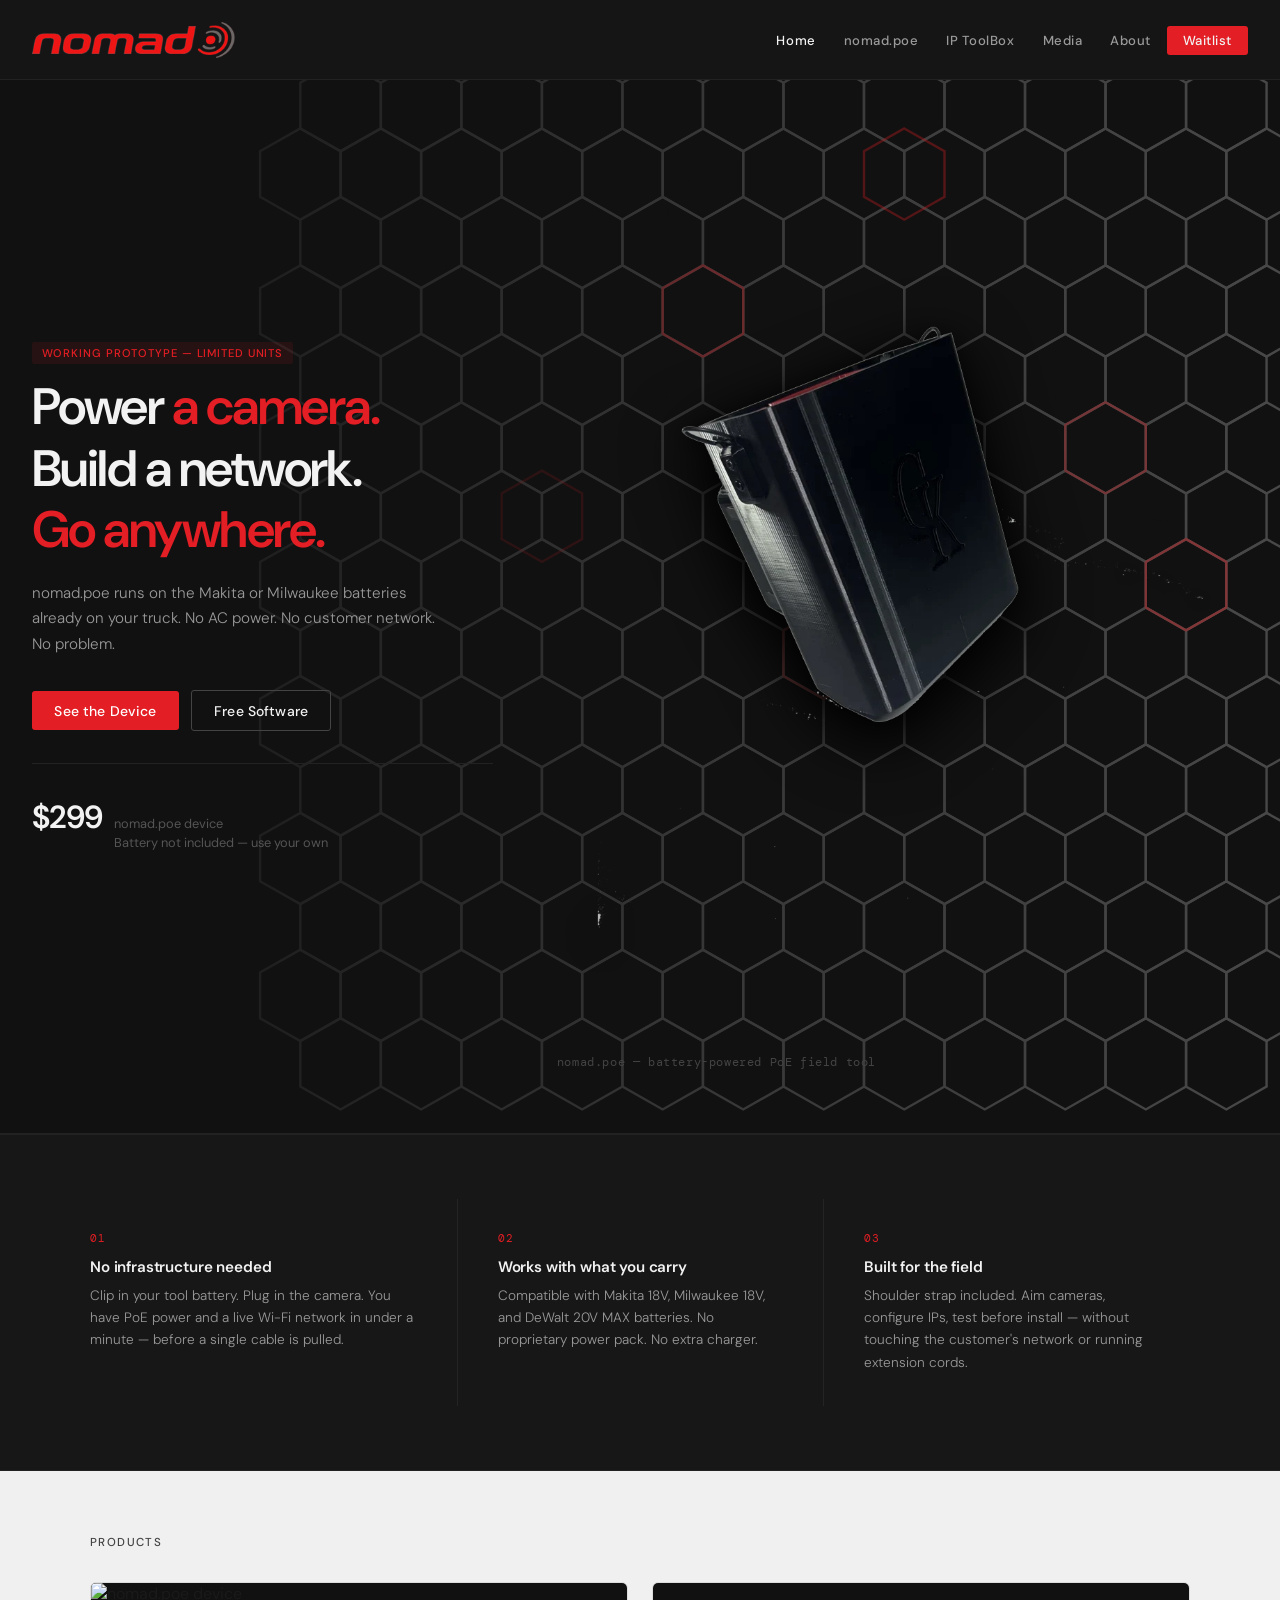
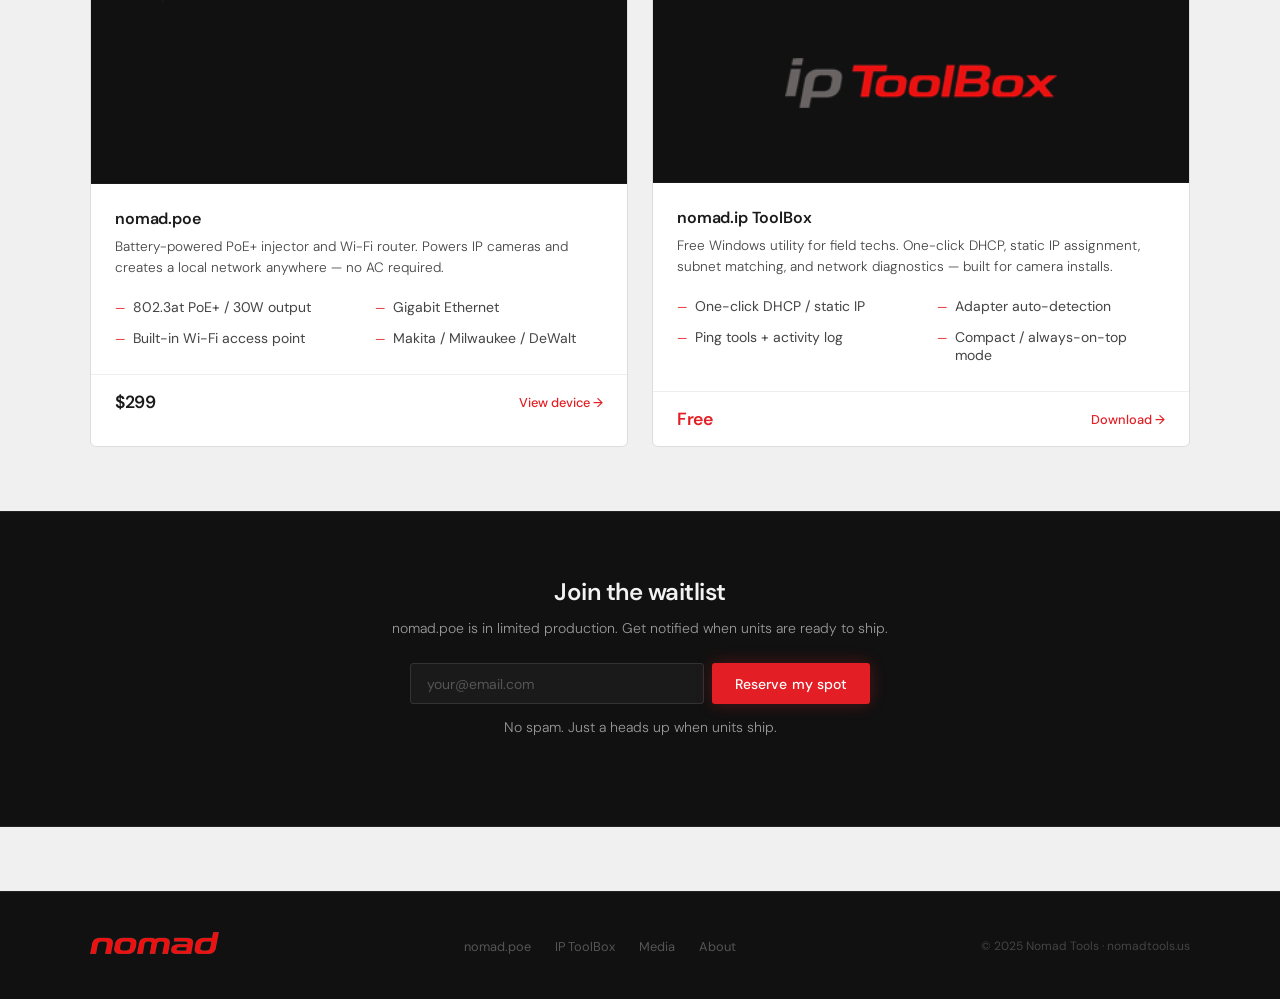
==== index.html @ b65187cc "Initial commit: nomadtools.us static site" ====
<!DOCTYPE html>
<html lang="en">
<head>
<meta charset="UTF-8">
<meta name="viewport" content="width=device-width, initial-scale=1.0">
<title>Nomad Tools — Field Tools for Installers</title>
<link rel="stylesheet" href="style.css">
<style>
  .hero {
    background: var(--black);
    min-height: calc(100vh - 60px);
    display: flex;
    align-items: center;
    padding: 4rem 2rem;
    position: relative;
    overflow: hidden;
  }

  .hero::after {
    content: '';
    position: absolute;
    bottom: 0; left: 0; right: 0;
    height: 1px;
    background: #222;
  }

  /* HONEYCOMB SVG BACKGROUND */
  .hero-honeycomb {
    position: absolute;
    top: 0; left: 0;
    width: 100%; height: 100%;
    pointer-events: none;
  }

  .hero-inner {
    max-width: 1400px;
    margin: 0 auto;
    width: 100%;
    display: grid;
    grid-template-columns: 1.1fr 1.65fr;
    gap: 4rem;
    align-items: center;
    position: relative;
    z-index: 1;
  }

  .hero-text h1 {
    font-size: clamp(2rem, 4vw, 3.4rem);
    font-weight: 600;
    color: var(--white);
    line-height: 1.2;
    letter-spacing: -0.03em;
    margin-bottom: 1.25rem;
  }

  .hero-text h1 span { color: var(--red); }

  .hero-text p {
    font-size: 0.95rem;
    color: var(--silver);
    line-height: 1.7;
    font-weight: 300;
    margin-bottom: 2rem;
    max-width: 420px;
  }

  .hero-actions {
    display: flex;
    gap: 0.75rem;
    flex-wrap: wrap;
    align-items: center;
  }

  .hero-price {
    margin-top: 2rem;
    padding-top: 2rem;
    border-top: 1px solid #222;
    display: flex;
    align-items: baseline;
    gap: 0.75rem;
  }

  .price-num {
    font-size: 2rem;
    font-weight: 600;
    color: var(--white);
    letter-spacing: -0.03em;
  }

  .price-sub {
    font-size: 0.8rem;
    color: #555;
    line-height: 1.5;
  }

  /* 360° TURNTABLE */
  .turntable-wrap {
    position: relative;
    user-select: none;
    -webkit-user-select: none;
  }

  .turntable-stage {
    width: 100%;
    aspect-ratio: 3 / 4;
    position: relative;
  }

  .turntable-stage img {
    position: absolute;
    top: 50%; left: 50%;
    transform: translate(-50%, -50%);
    width: 88%;
    max-height: 92%;
    object-fit: contain;
    display: none;
    pointer-events: none;
    -webkit-user-drag: none;
    filter: drop-shadow(0 16px 32px rgba(0,0,0,0.9)) drop-shadow(0 3px 10px rgba(0,0,0,0.6));
  }

  .turntable-stage img.tt-active { display: block; }

  .tt-loading {
    position: absolute;
    inset: 0;
    display: flex;
    flex-direction: column;
    align-items: center;
    justify-content: center;
    gap: 12px;
    z-index: 10;
    transition: opacity 0.4s;
  }

  .tt-bar {
    width: 80px; height: 1px;
    background: #1e1e1e; border-radius: 1px; overflow: hidden;
  }
  .tt-bar-fill {
    height: 100%;
    background: linear-gradient(90deg, #444, #777);
    width: 0%; transition: width 0.1s linear;
  }

  .tt-hint {
    text-align: center;
    padding: 0.6rem 0;
    font-size: 0.68rem;
    color: #333;
    letter-spacing: 0.14em;
    text-transform: uppercase;
    font-family: 'DM Mono', monospace;
  }

  .device-caption {
    margin-top: 0.5rem;
    font-size: 0.75rem;
    color: #444;
    font-family: 'DM Mono', monospace;
    letter-spacing: 0.05em;
  }

  /* INTRO BAND */
  .intro-band {
    background: #171717;
    border-bottom: 1px solid #222;
    border-top: 1px solid #222;
    padding: 4rem 2rem;
  }

  .intro-inner {
    max-width: 1100px;
    margin: 0 auto;
    display: grid;
    grid-template-columns: repeat(3, 1fr);
    gap: 0;
  }

  .intro-item {
    padding: 2rem 2.5rem;
    border-left: 1px solid #242424;
  }

  .intro-item:first-child {
    border-left: none;
    padding-left: 0;
  }

  .intro-item h3 {
    font-size: 0.95rem;
    font-weight: 600;
    color: var(--white);
    margin-bottom: 0.5rem;
    letter-spacing: -0.01em;
  }

  .intro-item p {
    font-size: 0.85rem;
    color: var(--silver);
    line-height: 1.65;
    font-weight: 300;
  }

  .intro-item .num {
    font-size: 0.7rem;
    font-family: 'DM Mono', monospace;
    color: var(--red);
    letter-spacing: 0.1em;
    margin-bottom: 0.75rem;
    display: block;
  }

  /* PRODUCTS SECTION */
  .products {
    padding: 4rem 2rem;
    background: var(--bg-light);
  }

  .products-inner { max-width: 1100px; margin: 0 auto; }

  .section-label {
    font-size: 0.72rem;
    font-weight: 500;
    letter-spacing: 0.12em;
    text-transform: uppercase;
    color: var(--text-mid);
    margin-bottom: 2rem;
    display: block;
  }

  .product-cards {
    display: grid;
    grid-template-columns: 1fr 1fr;
    gap: 1.5rem;
  }

  .product-card {
    background: #fff;
    border: 1px solid #ddd;
    border-radius: 6px;
    overflow: hidden;
    text-decoration: none;
    color: inherit;
    transition: border-color 0.15s, box-shadow 0.15s;
    display: block;
  }

  .product-card:hover {
    border-color: #bbb;
    box-shadow: 0 4px 20px rgba(0,0,0,0.06);
  }

  .product-card-img {
    background: var(--black);
    border-bottom: 1px solid #1a1a1a;
    min-height: 200px;
    overflow: hidden;
    position: relative;
  }

  .product-card-img img {
    width: 100%;
    height: 200px;
    object-fit: cover;
    display: block;
    transition: transform 0.3s ease;
  }

  .product-card:hover .product-card-img img {
    transform: scale(1.03);
  }

  .product-card-img.logo-only {
    display: flex;
    align-items: center;
    justify-content: center;
    padding: 2.5rem;
  }

  .product-card-img.logo-only img {
    width: auto;
    height: 50px;
    object-fit: contain;
  }

  .product-card-body { padding: 1.5rem; }

  .product-card-body h3 {
    font-size: 1rem;
    font-weight: 600;
    margin-bottom: 0.4rem;
    letter-spacing: -0.01em;
  }

  .product-card-body p {
    font-size: 0.85rem;
    color: var(--text-mid);
    line-height: 1.6;
    font-weight: 300;
    margin-bottom: 1rem;
  }

  .product-card-footer {
    display: flex;
    justify-content: space-between;
    align-items: center;
    padding: 1rem 1.5rem;
    border-top: 1px solid #eee;
  }

  .product-card-price {
    font-weight: 600;
    color: var(--text-dark);
    font-size: 1.1rem;
    letter-spacing: -0.02em;
  }

  .product-card-link {
    color: var(--red);
    font-size: 0.8rem;
    font-weight: 500;
    text-decoration: none;
  }

  /* WAITLIST BAND */
  .waitlist-band {
    background: var(--black);
    padding: 4rem 2rem;
    border-top: 1px solid #222;
    border-bottom: 1px solid #222;
  }

  .waitlist-inner {
    max-width: 560px;
    margin: 0 auto;
    text-align: center;
  }

  .waitlist-inner h2 {
    font-size: 1.5rem;
    font-weight: 600;
    color: var(--white);
    letter-spacing: -0.02em;
    margin-bottom: 0.6rem;
  }

  .waitlist-inner p {
    font-size: 0.875rem;
    color: var(--silver);
    margin-bottom: 1.5rem;
    font-weight: 300;
    line-height: 1.6;
  }

  .waitlist-form { display: flex; gap: 0.5rem; max-width: 460px; margin: 0 auto; }

  .waitlist-form input {
    flex: 1;
    background: #1a1a1a;
    border: 1px solid #333;
    color: var(--white);
    border-radius: 3px;
  }

  .waitlist-form input::placeholder { color: #555; }
  .waitlist-form input:focus { border-color: var(--red); box-shadow: 0 0 0 3px rgba(227,30,36,0.12); }
  .waitlist-form .btn-red { white-space: nowrap; box-shadow: 0 0 16px rgba(227,30,36,0.3); }
  .waitlist-note { font-size: 0.72rem; color: #444; margin-top: 0.75rem; }

  @media (max-width: 768px) {
    .hero-inner { grid-template-columns: 1fr; gap: 2.5rem; }
    .intro-inner { grid-template-columns: 1fr; gap: 0; }
    .intro-item { border-left: none !important; border-top: 1px solid #242424; padding: 1.75rem 0 !important; }
    .intro-item:first-child { border-top: none; }
    .product-cards { grid-template-columns: 1fr; }
    .waitlist-form { flex-direction: column; }
  }
</style>
</head>
<body>

<nav>
  <a href="index.html" class="nav-logo">
    <img class="nav-logo-nomad" src="logo-nomad-text.png" alt="nomad" />
    <img class="nav-logo-signal" src="logo-signal.png" alt="" />
  </a>
  <ul class="nav-links">
    <li><a href="index.html" class="active">Home</a></li>
    <li><a href="nomad-poe.html">nomad.poe</a></li>
    <li><a href="toolbox.html">IP ToolBox</a></li>
    <li><a href="media.html">Media</a></li>
    <li><a href="about.html">About</a></li>
    <li><a href="#waitlist" class="nav-cta">Waitlist</a></li>
  </ul>
  <button class="nav-hamburger" id="hamburger" aria-label="Menu">
    <span></span><span></span><span></span>
  </button>
</nav>

<!-- MOBILE DROPDOWN -->
<div class="nav-mobile-menu" id="mobileMenu">
  <a href="index.html" class="active">Home</a>
  <a href="nomad-poe.html">nomad.poe</a>
  <a href="toolbox.html">IP ToolBox</a>
  <a href="media.html">Media</a>
  <a href="about.html">About</a>
  <a href="#waitlist" class="nav-cta" id="mobileWaitlist">Join Waitlist</a>
</div>

<script>
  const hamburger = document.getElementById('hamburger');
  const mobileMenu = document.getElementById('mobileMenu');
  hamburger.addEventListener('click', () => {
    hamburger.classList.toggle('open');
    mobileMenu.classList.toggle('open');
  });
  // Close when a link is clicked
  mobileMenu.querySelectorAll('a').forEach(a => {
    a.addEventListener('click', () => {
      hamburger.classList.remove('open');
      mobileMenu.classList.remove('open');
    });
  });
</script>

<div class="page">
  <section class="hero">

    <!-- HONEYCOMB BACKGROUND -->
    <svg class="hero-honeycomb" viewBox="0 0 1400 800" preserveAspectRatio="xMaxYMid slice" xmlns="http://www.w3.org/2000/svg">
      <defs>
        <linearGradient id="hcFade" x1="0%" y1="0%" x2="100%" y2="0%">
          <stop offset="0%" stop-color="#111111" stop-opacity="1"/>
          <stop offset="40%" stop-color="#111111" stop-opacity="0.85"/>
          <stop offset="70%" stop-color="#111111" stop-opacity="0.3"/>
          <stop offset="100%" stop-color="#111111" stop-opacity="0"/>
        </linearGradient>
      </defs>
      <g stroke="#484848" stroke-width="1.8" fill="none">
        <polygon points="700,0 730,17 730,51 700,68 670,51 670,17"/>
        <polygon points="760,0 790,17 790,51 760,68 730,51 730,17"/>
        <polygon points="820,0 850,17 850,51 820,68 790,51 790,17"/>
        <polygon points="880,0 910,17 910,51 880,68 850,51 850,17"/>
        <polygon points="940,0 970,17 970,51 940,68 910,51 910,17"/>
        <polygon points="1000,0 1030,17 1030,51 1000,68 970,51 970,17"/>
        <polygon points="1060,0 1090,17 1090,51 1060,68 1030,51 1030,17"/>
        <polygon points="1120,0 1150,17 1150,51 1120,68 1090,51 1090,17"/>
        <polygon points="1180,0 1210,17 1210,51 1180,68 1150,51 1150,17"/>
        <polygon points="1240,0 1270,17 1270,51 1240,68 1210,51 1210,17"/>
        <polygon points="1300,0 1330,17 1330,51 1300,68 1270,51 1270,17"/>
        <polygon points="1360,0 1390,17 1390,51 1360,68 1330,51 1330,17"/>

        <polygon points="670,51 700,68 700,102 670,119 640,102 640,68"/>
        <polygon points="730,51 760,68 760,102 730,119 700,102 700,68"/>
        <polygon points="790,51 820,68 820,102 790,119 760,102 760,68"/>
        <polygon points="850,51 880,68 880,102 850,119 820,102 820,68"/>
        <polygon points="910,51 940,68 940,102 910,119 880,102 880,68"/>
        <polygon points="970,51 1000,68 1000,102 970,119 940,102 940,68"/>
        <polygon points="1030,51 1060,68 1060,102 1030,119 1000,102 1000,68"/>
        <polygon points="1090,51 1120,68 1120,102 1090,119 1060,102 1060,68"/>
        <polygon points="1150,51 1180,68 1180,102 1150,119 1120,102 1120,68"/>
        <polygon points="1210,51 1240,68 1240,102 1210,119 1180,102 1180,68"/>
        <polygon points="1270,51 1300,68 1300,102 1270,119 1240,102 1240,68"/>
        <polygon points="1330,51 1360,68 1360,102 1330,119 1300,102 1300,68"/>
        <polygon points="1390,51 1420,68 1420,102 1390,119 1360,102 1360,68"/>

        <polygon points="700,102 730,119 730,153 700,170 670,153 670,119"/>
        <polygon points="760,102 790,119 790,153 760,170 730,153 730,119"/>
        <polygon points="820,102 850,119 850,153 820,170 790,153 790,119"/>
        <polygon points="880,102 910,119 910,153 880,170 850,153 850,119"/>
        <polygon points="940,102 970,119 970,153 940,170 910,153 910,119"/>
        <polygon points="1000,102 1030,119 1030,153 1000,170 970,153 970,119"/>
        <polygon points="1060,102 1090,119 1090,153 1060,170 1030,153 1030,119"/>
        <polygon points="1120,102 1150,119 1150,153 1120,170 1090,153 1090,119"/>
        <polygon points="1180,102 1210,119 1210,153 1180,170 1150,153 1150,119"/>
        <polygon points="1240,102 1270,119 1270,153 1240,170 1210,153 1210,119"/>
        <polygon points="1300,102 1330,119 1330,153 1300,170 1270,153 1270,119"/>
        <polygon points="1360,102 1390,119 1390,153 1360,170 1330,153 1330,119"/>

        <polygon points="670,153 700,170 700,204 670,221 640,204 640,170"/>
        <polygon points="730,153 760,170 760,204 730,221 700,204 700,170"/>
        <polygon points="790,153 820,170 820,204 790,221 760,204 760,170"/>
        <polygon points="850,153 880,170 880,204 850,221 820,204 820,170"/>
        <polygon points="910,153 940,170 940,204 910,221 880,204 880,170"/>
        <polygon points="970,153 1000,170 1000,204 970,221 940,204 940,170"/>
        <polygon points="1030,153 1060,170 1060,204 1030,221 1000,204 1000,170"/>
        <polygon points="1090,153 1120,170 1120,204 1090,221 1060,204 1060,170"/>
        <polygon points="1150,153 1180,170 1180,204 1150,221 1120,204 1120,170"/>
        <polygon points="1210,153 1240,170 1240,204 1210,221 1180,204 1180,170"/>
        <polygon points="1270,153 1300,170 1300,204 1270,221 1240,204 1240,170"/>
        <polygon points="1330,153 1360,170 1360,204 1330,221 1300,204 1300,170"/>
        <polygon points="1390,153 1420,170 1420,204 1390,221 1360,204 1360,170"/>

        <polygon points="700,204 730,221 730,255 700,272 670,255 670,221"/>
        <polygon points="760,204 790,221 790,255 760,272 730,255 730,221"/>
        <polygon points="820,204 850,221 850,255 820,272 790,255 790,221"/>
        <polygon points="880,204 910,221 910,255 880,272 850,255 850,221"/>
        <polygon points="940,204 970,221 970,255 940,272 910,255 910,221"/>
        <polygon points="1000,204 1030,221 1030,255 1000,272 970,255 970,221"/>
        <polygon points="1060,204 1090,221 1090,255 1060,272 1030,255 1030,221"/>
        <polygon points="1120,204 1150,221 1150,255 1120,272 1090,255 1090,221"/>
        <polygon points="1180,204 1210,221 1210,255 1180,272 1150,255 1150,221"/>
        <polygon points="1240,204 1270,221 1270,255 1240,272 1210,255 1210,221"/>
        <polygon points="1300,204 1330,221 1330,255 1300,272 1270,255 1270,221"/>
        <polygon points="1360,204 1390,221 1390,255 1360,272 1330,255 1330,221"/>

        <polygon points="670,255 700,272 700,306 670,323 640,306 640,272"/>
        <polygon points="730,255 760,272 760,306 730,323 700,306 700,272"/>
        <polygon points="790,255 820,272 820,306 790,323 760,306 760,272"/>
        <polygon points="850,255 880,272 880,306 850,323 820,306 820,272"/>
        <polygon points="910,255 940,272 940,306 910,323 880,306 880,272"/>
        <polygon points="970,255 1000,272 1000,306 970,323 940,306 940,272"/>
        <polygon points="1030,255 1060,272 1060,306 1030,323 1000,306 1000,272"/>
        <polygon points="1090,255 1120,272 1120,306 1090,323 1060,306 1060,272"/>
        <polygon points="1150,255 1180,272 1180,306 1150,323 1120,306 1120,272"/>
        <polygon points="1210,255 1240,272 1240,306 1210,323 1180,306 1180,272"/>
        <polygon points="1270,255 1300,272 1300,306 1270,323 1240,306 1240,272"/>
        <polygon points="1330,255 1360,272 1360,306 1330,323 1300,306 1300,272"/>
        <polygon points="1390,255 1420,272 1420,306 1390,323 1360,306 1360,272"/>

        <polygon points="700,306 730,323 730,357 700,374 670,357 670,323"/>
        <polygon points="760,306 790,323 790,357 760,374 730,357 730,323"/>
        <polygon points="820,306 850,323 850,357 820,374 790,357 790,323"/>
        <polygon points="880,306 910,323 910,357 880,374 850,357 850,323"/>
        <polygon points="940,306 970,323 970,357 940,374 910,357 910,323"/>
        <polygon points="1000,306 1030,323 1030,357 1000,374 970,357 970,323"/>
        <polygon points="1060,306 1090,323 1090,357 1060,374 1030,357 1030,323"/>
        <polygon points="1120,306 1150,323 1150,357 1120,374 1090,357 1090,323"/>
        <polygon points="1180,306 1210,323 1210,357 1180,374 1150,357 1150,323"/>
        <polygon points="1240,306 1270,323 1270,357 1240,374 1210,357 1210,323"/>
        <polygon points="1300,306 1330,323 1330,357 1300,374 1270,357 1270,323"/>
        <polygon points="1360,306 1390,323 1390,357 1360,374 1330,357 1330,323"/>

        <polygon points="670,357 700,374 700,408 670,425 640,408 640,374"/>
        <polygon points="730,357 760,374 760,408 730,425 700,408 700,374"/>
        <polygon points="790,357 820,374 820,408 790,425 760,408 760,374"/>
        <polygon points="850,357 880,374 880,408 850,425 820,408 820,374"/>
        <polygon points="910,357 940,374 940,408 910,425 880,408 880,374"/>
        <polygon points="970,357 1000,374 1000,408 970,425 940,408 940,374"/>
        <polygon points="1030,357 1060,374 1060,408 1030,425 1000,408 1000,374"/>
        <polygon points="1090,357 1120,374 1120,408 1090,425 1060,408 1060,374"/>
        <polygon points="1150,357 1180,374 1180,408 1150,425 1120,408 1120,374"/>
        <polygon points="1210,357 1240,374 1240,408 1210,425 1180,408 1180,374"/>
        <polygon points="1270,357 1300,374 1300,408 1270,425 1240,408 1240,374"/>
        <polygon points="1330,357 1360,374 1360,408 1330,425 1300,408 1300,374"/>
        <polygon points="1390,357 1420,374 1420,408 1390,425 1360,408 1360,374"/>

        <polygon points="700,408 730,425 730,459 700,476 670,459 670,425"/>
        <polygon points="760,408 790,425 790,459 760,476 730,459 730,425"/>
        <polygon points="820,408 850,425 850,459 820,476 790,459 790,425"/>
        <polygon points="880,408 910,425 910,459 880,476 850,459 850,425"/>
        <polygon points="940,408 970,425 970,459 940,476 910,459 910,425"/>
        <polygon points="1000,408 1030,425 1030,459 1000,476 970,459 970,425"/>
        <polygon points="1060,408 1090,425 1090,459 1060,476 1030,459 1030,425"/>
        <polygon points="1120,408 1150,425 1150,459 1120,476 1090,459 1090,425"/>
        <polygon points="1180,408 1210,425 1210,459 1180,476 1150,459 1150,425"/>
        <polygon points="1240,408 1270,425 1270,459 1240,476 1210,459 1210,425"/>
        <polygon points="1300,408 1330,425 1330,459 1300,476 1270,459 1270,425"/>
        <polygon points="1360,408 1390,425 1390,459 1360,476 1330,459 1330,425"/>

        <polygon points="670,459 700,476 700,510 670,527 640,510 640,476"/>
        <polygon points="730,459 760,476 760,510 730,527 700,510 700,476"/>
        <polygon points="790,459 820,476 820,510 790,527 760,510 760,476"/>
        <polygon points="850,459 880,476 880,510 850,527 820,510 820,476"/>
        <polygon points="910,459 940,476 940,510 910,527 880,510 880,476"/>
        <polygon points="970,459 1000,476 1000,510 970,527 940,510 940,476"/>
        <polygon points="1030,459 1060,476 1060,510 1030,527 1000,510 1000,476"/>
        <polygon points="1090,459 1120,476 1120,510 1090,527 1060,510 1060,476"/>
        <polygon points="1150,459 1180,476 1180,510 1150,527 1120,510 1120,476"/>
        <polygon points="1210,459 1240,476 1240,510 1210,527 1180,510 1180,476"/>
        <polygon points="1270,459 1300,476 1300,510 1270,527 1240,510 1240,476"/>
        <polygon points="1330,459 1360,476 1360,510 1330,527 1300,510 1300,476"/>
        <polygon points="1390,459 1420,476 1420,510 1390,527 1360,510 1360,476"/>

        <polygon points="700,510 730,527 730,561 700,578 670,561 670,527"/>
        <polygon points="760,510 790,527 790,561 760,578 730,561 730,527"/>
        <polygon points="820,510 850,527 850,561 820,578 790,561 790,527"/>
        <polygon points="880,510 910,527 910,561 880,578 850,561 850,527"/>
        <polygon points="940,510 970,527 970,561 940,578 910,561 910,527"/>
        <polygon points="1000,510 1030,527 1030,561 1000,578 970,561 970,527"/>
        <polygon points="1060,510 1090,527 1090,561 1060,578 1030,561 1030,527"/>
        <polygon points="1120,510 1150,527 1150,561 1120,578 1090,561 1090,527"/>
        <polygon points="1180,510 1210,527 1210,561 1180,578 1150,561 1150,527"/>
        <polygon points="1240,510 1270,527 1270,561 1240,578 1210,561 1210,527"/>
        <polygon points="1300,510 1330,527 1330,561 1300,578 1270,561 1270,527"/>
        <polygon points="1360,510 1390,527 1390,561 1360,578 1330,561 1330,527"/>

        <polygon points="670,561 700,578 700,612 670,629 640,612 640,578"/>
        <polygon points="730,561 760,578 760,612 730,629 700,612 700,578"/>
        <polygon points="790,561 820,578 820,612 790,629 760,612 760,578"/>
        <polygon points="850,561 880,578 880,612 850,629 820,612 820,578"/>
        <polygon points="910,561 940,578 940,612 910,629 880,612 880,578"/>
        <polygon points="970,561 1000,578 1000,612 970,629 940,612 940,578"/>
        <polygon points="1030,561 1060,578 1060,612 1030,629 1000,612 1000,578"/>
        <polygon points="1090,561 1120,578 1120,612 1090,629 1060,612 1060,578"/>
        <polygon points="1150,561 1180,578 1180,612 1150,629 1120,612 1120,578"/>
        <polygon points="1210,561 1240,578 1240,612 1210,629 1180,612 1180,578"/>
        <polygon points="1270,561 1300,578 1300,612 1270,629 1240,612 1240,578"/>
        <polygon points="1330,561 1360,578 1360,612 1330,629 1300,612 1300,578"/>
        <polygon points="1390,561 1420,578 1420,612 1390,629 1360,612 1360,578"/>

        <polygon points="700,612 730,629 730,663 700,680 670,663 670,629"/>
        <polygon points="760,612 790,629 790,663 760,680 730,663 730,629"/>
        <polygon points="820,612 850,629 850,663 820,680 790,663 790,629"/>
        <polygon points="880,612 910,629 910,663 880,680 850,663 850,629"/>
        <polygon points="940,612 970,629 970,663 940,680 910,663 910,629"/>
        <polygon points="1000,612 1030,629 1030,663 1000,680 970,663 970,629"/>
        <polygon points="1060,612 1090,629 1090,663 1060,680 1030,663 1030,629"/>
        <polygon points="1120,612 1150,629 1150,663 1120,680 1090,663 1090,629"/>
        <polygon points="1180,612 1210,629 1210,663 1180,680 1150,663 1150,629"/>
        <polygon points="1240,612 1270,629 1270,663 1240,680 1210,663 1210,629"/>
        <polygon points="1300,612 1330,629 1330,663 1300,680 1270,663 1270,629"/>
        <polygon points="1360,612 1390,629 1390,663 1360,680 1330,663 1330,629"/>

        <polygon points="670,663 700,680 700,714 670,731 640,714 640,680"/>
        <polygon points="730,663 760,680 760,714 730,731 700,714 700,680"/>
        <polygon points="790,663 820,680 820,714 790,731 760,714 760,680"/>
        <polygon points="850,663 880,680 880,714 850,731 820,714 820,680"/>
        <polygon points="910,663 940,680 940,714 910,731 880,714 880,680"/>
        <polygon points="970,663 1000,680 1000,714 970,731 940,714 940,680"/>
        <polygon points="1030,663 1060,680 1060,714 1030,731 1000,714 1000,680"/>
        <polygon points="1090,663 1120,680 1120,714 1090,731 1060,714 1060,680"/>
        <polygon points="1150,663 1180,680 1180,714 1150,731 1120,714 1120,680"/>
        <polygon points="1210,663 1240,680 1240,714 1210,731 1180,714 1180,680"/>
        <polygon points="1270,663 1300,680 1300,714 1270,731 1240,714 1240,680"/>
        <polygon points="1330,663 1360,680 1360,714 1330,731 1300,714 1300,680"/>
        <polygon points="1390,663 1420,680 1420,714 1390,731 1360,714 1360,680"/>

        <polygon points="700,714 730,731 730,765 700,782 670,765 670,731"/>
        <polygon points="760,714 790,731 790,765 760,782 730,765 730,731"/>
        <polygon points="820,714 850,731 850,765 820,782 790,765 790,731"/>
        <polygon points="880,714 910,731 910,765 880,782 850,765 850,731"/>
        <polygon points="940,714 970,731 970,765 940,782 910,765 910,731"/>
        <polygon points="1000,714 1030,731 1030,765 1000,782 970,765 970,731"/>
        <polygon points="1060,714 1090,731 1090,765 1060,782 1030,765 1030,731"/>
        <polygon points="1120,714 1150,731 1150,765 1120,782 1090,765 1090,731"/>
        <polygon points="1180,714 1210,731 1210,765 1180,782 1150,765 1150,731"/>
        <polygon points="1240,714 1270,731 1270,765 1240,782 1210,765 1210,731"/>
        <polygon points="1300,714 1330,731 1330,765 1300,782 1270,765 1270,731"/>
        <polygon points="1360,714 1390,731 1390,765 1360,782 1330,765 1330,731"/>
      </g>

      <!-- RED ACCENT CELLS -->
      <g fill="none">
        <polygon points="970,153 1000,170 1000,204 970,221 940,204 940,170" stroke="#E31E24" stroke-width="1.8" opacity="0.45"/>
        <polygon points="1120,51 1150,68 1150,102 1120,119 1090,102 1090,68" stroke="#E31E24" stroke-width="1.8" opacity="0.4"/>
        <polygon points="1270,255 1300,272 1300,306 1270,323 1240,306 1240,272" stroke="#E31E24" stroke-width="1.8" opacity="0.35"/>
        <polygon points="1060,408 1090,425 1090,459 1060,476 1030,459 1030,425" stroke="#E31E24" stroke-width="1.8" opacity="0.3"/>
        <polygon points="1330,357 1360,374 1360,408 1330,425 1300,408 1300,374" stroke="#E31E24" stroke-width="1.8" opacity="0.4"/>
        <polygon points="850,306 880,323 880,357 850,374 820,357 820,323" stroke="#E31E24" stroke-width="1.8" opacity="0.25"/>
      </g>

      <!-- FADE OVERLAY: left is dark, right is transparent (reveals honeycomb) -->
      <rect width="1400" height="800" fill="url(#hcFade)"/>
    </svg>

    <div class="hero-inner">
      <div class="hero-text">
        <span class="tag tag-red">Working Prototype — Limited Units</span>
        <h1>Power <span id="cycleArticle">a</span> <span class="cycle-word" id="cycleWord">camera.</span><br>Build a network.<br><span>Go anywhere.</span></h1>
        <p>nomad.poe runs on the Makita or Milwaukee batteries already on your truck. No AC power. No customer network. No problem.</p>
        <div class="hero-actions">
          <a href="nomad-poe.html" class="btn btn-red">See the Device</a>
          <a href="toolbox.html" class="btn btn-outline-white">Free Software</a>
        </div>
        <div class="hero-price">
          <span class="price-num">$299</span>
          <span class="price-sub">nomad.poe device<br>Battery not included — use your own</span>
        </div>
      </div>
      <div class="hero-device">
        <div class="turntable-wrap" id="ttWrap">
          <div class="turntable-stage" id="ttStage">
            <div class="tt-loading" id="ttLoading">
              <div class="tt-bar"><div class="tt-bar-fill" id="ttFill"></div></div>
            </div>
          </div>
        </div>
        <p class="device-caption">nomad.poe — battery-powered PoE field tool</p>
      </div>
    </div>
  </section>

  <!-- INTRO BAND -->
  <div class="intro-band">
    <div class="intro-inner">
      <div class="intro-item">
        <span class="num">01</span>
        <h3>No infrastructure needed</h3>
        <p>Clip in your tool battery. Plug in the camera. You have PoE power and a live Wi-Fi network in under a minute — before a single cable is pulled.</p>
      </div>
      <div class="intro-item">
        <span class="num">02</span>
        <h3>Works with what you carry</h3>
        <p>Compatible with Makita 18V, Milwaukee 18V, and DeWalt 20V MAX batteries. No proprietary power pack. No extra charger.</p>
      </div>
      <div class="intro-item">
        <span class="num">03</span>
        <h3>Built for the field</h3>
        <p>Shoulder strap included. Aim cameras, configure IPs, test before install — without touching the customer's network or running extension cords.</p>
      </div>
    </div>
  </div>

  <!-- PRODUCTS -->
  <section class="products">
    <div class="products-inner">
      <span class="section-label">Products</span>
      <div class="product-cards">
        <a href="nomad-poe.html" class="product-card">
          <div class="product-card-img">
            <img src="device1.jpeg" alt="nomad.poe device" />
          </div>
          <div class="product-card-body">
            <h3>nomad.poe</h3>
            <p>Battery-powered PoE+ injector and Wi-Fi router. Powers IP cameras and creates a local network anywhere — no AC required.</p>
            <ul class="feature-list">
              <li>802.3at PoE+ / 30W output</li>
              <li>Gigabit Ethernet</li>
              <li>Built-in Wi-Fi access point</li>
              <li>Makita / Milwaukee / DeWalt</li>
            </ul>
          </div>
          <div class="product-card-footer">
            <span class="product-card-price">$299</span>
            <span class="product-card-link">View device →</span>
          </div>
        </a>
        <a href="toolbox.html" class="product-card">
          <div class="product-card-img logo-only">
            <img src="logo-iptoolbox-text.png" alt="nomad.ip ToolBox" style="mix-blend-mode:screen;" />
          </div>
          <div class="product-card-body">
            <h3>nomad.ip ToolBox</h3>
            <p>Free Windows utility for field techs. One-click DHCP, static IP assignment, subnet matching, and network diagnostics — built for camera installs.</p>
            <ul class="feature-list">
              <li>One-click DHCP / static IP</li>
              <li>Adapter auto-detection</li>
              <li>Ping tools + activity log</li>
              <li>Compact / always-on-top mode</li>
            </ul>
          </div>
          <div class="product-card-footer">
            <span class="product-card-price" style="color: var(--red);">Free</span>
            <span class="product-card-link">Download →</span>
          </div>
        </a>
      </div>
    </div>
  </section>

  <!-- WAITLIST -->
  <section class="waitlist-band" id="waitlist">
    <div class="waitlist-inner">
      <h2>Join the waitlist</h2>
      <p>nomad.poe is in limited production. Get notified when units are ready to ship.</p>
      <div class="waitlist-form">
        <input type="email" placeholder="your@email.com" />
        <button class="btn btn-red">Reserve my spot</button>
      </div>
      <p class="waitlist-note">No spam. Just a heads up when units ship.</p>
    </div>
  </section>
</div>

<footer>
  <div class="footer-inner">
    <div class="footer-logo">
      <img src="logo-nomad-text.png" alt="Nomad" />
    </div>
    <ul class="footer-links">
      <li><a href="nomad-poe.html">nomad.poe</a></li>
      <li><a href="toolbox.html">IP ToolBox</a></li>
      <li><a href="media.html">Media</a></li>
      <li><a href="about.html">About</a></li>
    </ul>
    <p class="footer-copy">© 2025 Nomad Tools · nomadtools.us</p>
  </div>
</footer>


<style>
  .cycle-word {
    color: var(--red);
    display: inline-block;
    position: relative;
    transition: opacity 0.4s ease, transform 0.4s ease;
  }
  .cycle-word.fade-out {
    opacity: 0;
    transform: translateY(-8px);
  }
  .cycle-word.fade-in {
    opacity: 1;
    transform: translateY(0);
  }
</style>

<script>
  const words = [
    'camera.',
    'access point.',
    'door controller.',
    'wireless bridge.',
    'IP phone.',
    'intercom.',
    'Point 2 Point.',
    'network device.',
  ];

  let index = 0;
  const el = document.getElementById('cycleWord');
  const articleEl = document.getElementById('cycleArticle');

  function getArticle(word) {
    return /^[aeiou]/i.test(word) ? 'an' : 'a';
  }

  function cycleWord() {
    el.classList.add('fade-out');
    el.classList.remove('fade-in');

    setTimeout(() => {
      index = (index + 1) % words.length;
      el.textContent = words[index];
      articleEl.textContent = getArticle(words[index]);

      el.classList.remove('fade-out');
      el.classList.add('fade-in');
    }, 400);
  }

  // Start cycling after 2 seconds, every 2.2 seconds
  setTimeout(() => {
    el.classList.add('fade-in');
    setInterval(cycleWord, 2200);
  }, 2000);
</script>

<script>
(function () {
  'use strict';
  var TOTAL      = 25;
  var MS_PER_REV = 5000; // one full rotation in 5 seconds

  var stage     = document.getElementById('ttStage');
  var fillEl    = document.getElementById('ttFill');
  var loadingEl = document.getElementById('ttLoading');

  var frames  = [];
  var current = 0;
  var settled = 0;

  for (var i = 0; i < TOTAL; i++) {
    var img = new Image();
    img.src = '360/frame_' + (i + 1 < 10 ? '0' : '') + (i + 1) + '.webp';
    img.alt = ''; img.draggable = false;
    (function (el) {
      function done() {
        settled++;
        fillEl.style.width = Math.round(settled / TOTAL * 100) + '%';
        if (settled === TOTAL) onReady();
      }
      el.onload = done; el.onerror = done;
    })(img);
    frames.push(img);
    stage.appendChild(img);
  }

  function goTo(idx) {
    var n = ((idx % TOTAL) + TOTAL) % TOTAL;
    frames[current].classList.remove('tt-active');
    current = n;
    frames[current].classList.add('tt-active');
  }

  function onReady() {
    frames[0].classList.add('tt-active');
    loadingEl.style.opacity = '0';
    setTimeout(function () { loadingEl.style.display = 'none'; }, 420);
    // Continuous auto-spin
    var startTime = performance.now();
    (function spin(now) {
      var elapsed = now - startTime;
      var frameIdx = Math.floor((elapsed / MS_PER_REV) * TOTAL) % TOTAL;
      goTo(frameIdx);
      requestAnimationFrame(spin);
    })(performance.now());
  }
})();
</script>

</body>
</html>
---- style.css ----
@import url('https://fonts.googleapis.com/css2?family=DM+Sans:wght@300;400;500;600&family=DM+Mono:wght@400;500&display=swap');

:root {
  --red: #E31E24;
  --dark-red: #B01519;
  --black: #111111;
  --nav-bg: #151515;
  --card: #1e1e1e;
  --silver: #9a9a9a;
  --light-silver: #c8c8c8;
  --border: #2c2c2c;
  --white: #f2f2f2;
  --bg-light: #f0f0f0;
  --bg-mid: #e4e4e4;
  --text-dark: #1a1a1a;
  --text-mid: #444444;
}

* { margin: 0; padding: 0; box-sizing: border-box; }
html { scroll-behavior: smooth; overflow-x: hidden; }

body {
  font-family: 'DM Sans', sans-serif;
  font-weight: 400;
  background: var(--bg-light);
  color: var(--text-dark);
  overflow-x: hidden;
}

/* NAV */
nav {
  position: fixed;
  top: 0;
  width: 100%;
  z-index: 999;
  background: var(--nav-bg);
  border-bottom: 1px solid #222;
  height: 80px;
  display: flex;
  align-items: center;
  padding: 0 2rem;
  justify-content: space-between;
}


.nav-logo {
  display: flex;
  align-items: center;
  gap: 0px;
  text-decoration: none;
}

.nav-logo-signal {
  height: 36px;
  width: auto;
  mix-blend-mode: screen;
  flex-shrink: 0;
  margin-left: -3px;
  margin-right: -2px;
}

.nav-logo-nomad {
  height: 28px;
  width: auto;
  mix-blend-mode: screen;
  flex-shrink: 0;
}

.nav-logo-suffix {
  height: 28px;
  max-width: 120px;
  width: auto;
  object-fit: contain;
  mix-blend-mode: screen;
  flex-shrink: 1;
  opacity: 0;
  transform: translateX(-6px);
  transition: opacity 0.5s ease, transform 0.5s ease;
  margin-left: 4px;
}

.nav-logo-suffix.visible {
  opacity: 1;
  transform: translateX(0);
}

.nav-links {
  display: flex;
  align-items: center;
  gap: 0.25rem;
  list-style: none;
}

.nav-links a {
  color: var(--silver);
  text-decoration: none;
  font-size: 0.82rem;
  font-weight: 500;
  letter-spacing: 0.04em;
  padding: 0.4rem 0.75rem;
  border-radius: 3px;
  transition: color 0.15s, background 0.15s;
}

.nav-links a:hover { color: var(--white); }
.nav-links a.active { color: var(--white); }

.nav-cta {
  background: var(--red) !important;
  color: var(--white) !important;
  padding: 0.4rem 1rem !important;
  border-radius: 3px;
  font-weight: 500 !important;
}

.nav-cta:hover { background: var(--dark-red) !important; }

/* HAMBURGER */
.nav-hamburger {
  display: none;
  flex-direction: column;
  justify-content: center;
  gap: 5px;
  background: none;
  border: none;
  cursor: pointer;
  padding: 0.5rem;
  z-index: 1001;
}

.nav-hamburger span {
  display: block;
  width: 22px;
  height: 2px;
  background: var(--silver);
  border-radius: 2px;
  transition: all 0.25s ease;
}

.nav-hamburger.open span:nth-child(1) {
  transform: translateY(7px) rotate(45deg);
}
.nav-hamburger.open span:nth-child(2) {
  opacity: 0;
}
.nav-hamburger.open span:nth-child(3) {
  transform: translateY(-7px) rotate(-45deg);
}

/* MOBILE DROPDOWN MENU */
.nav-mobile-menu {
  display: none;
  position: fixed;
  top: 80px;
  left: 0;
  right: 0;
  background: #111;
  border-bottom: 1px solid #222;
  z-index: 998;
  padding: 1rem 0;
  flex-direction: column;
}

.nav-mobile-menu.open {
  display: flex;
}

.nav-mobile-menu a {
  color: var(--silver);
  text-decoration: none;
  font-size: 0.95rem;
  font-weight: 500;
  letter-spacing: 0.03em;
  padding: 0.9rem 2rem;
  border-bottom: 1px solid #1a1a1a;
  transition: color 0.15s, background 0.15s;
}

.nav-mobile-menu a:last-child {
  border-bottom: none;
}

.nav-mobile-menu a:hover,
.nav-mobile-menu a.active {
  color: var(--white);
  background: #1a1a1a;
}

.nav-mobile-menu .nav-cta {
  margin: 1rem 2rem 0.5rem;
  border-radius: 3px;
  text-align: center;
  border-bottom: none !important;
}

@media (max-width: 768px) {
  .nav-links { display: none; }
  .nav-hamburger { display: flex; }
  .nav-logo-suffix { display: none !important; }
}

/* PAGE WRAPPER */
.page { padding-top: 60px; min-height: 100vh; }

/* DARK HEADER BAND */
.page-header {
  background: var(--black);
  padding: 3.5rem 2rem 3rem;
  border-bottom: 1px solid #222;
}

.page-header-inner {
  max-width: 1100px;
  margin: 0 auto;
}

.page-header h1 {
  font-size: 1.6rem;
  font-weight: 600;
  color: var(--white);
  letter-spacing: -0.02em;
  margin-bottom: 0.4rem;
}

.page-header p {
  font-size: 0.9rem;
  color: var(--silver);
  font-weight: 300;
  max-width: 520px;
  line-height: 1.6;
}

/* CONTENT AREA */
.content {
  max-width: 1100px;
  margin: 0 auto;
  padding: 3rem 2rem;
}

/* BUTTONS */
.btn {
  display: inline-block;
  padding: 0.65rem 1.4rem;
  font-family: 'DM Sans', sans-serif;
  font-size: 0.875rem;
  font-weight: 500;
  border-radius: 3px;
  cursor: pointer;
  text-decoration: none;
  border: none;
  transition: all 0.15s;
  letter-spacing: 0.01em;
}

.btn-red {
  background: var(--red);
  color: #fff;
}

.btn-red:hover { background: var(--dark-red); }

.btn-outline {
  background: transparent;
  color: var(--text-dark);
  border: 1px solid #ccc;
}

.btn-outline:hover { border-color: #999; }

.btn-outline-white {
  background: transparent;
  color: var(--white);
  border: 1px solid #444;
}

.btn-outline-white:hover { border-color: #888; color: var(--white); }

/* FORM ELEMENTS */
input[type="email"], input[type="text"] {
  background: #fff;
  border: 1px solid #d0d0d0;
  color: var(--text-dark);
  padding: 0.65rem 1rem;
  font-family: 'DM Sans', sans-serif;
  font-size: 0.875rem;
  border-radius: 3px;
  outline: none;
  transition: border-color 0.15s;
}

input[type="email"]:focus, input[type="text"]:focus {
  border-color: var(--red);
}

/* FOOTER */
footer {
  background: var(--black);
  border-top: 1px solid #222;
  padding: 2.5rem 2rem;
  margin-top: 4rem;
}

.footer-inner {
  max-width: 1100px;
  margin: 0 auto;
  display: flex;
  justify-content: space-between;
  align-items: center;
  flex-wrap: wrap;
  gap: 1rem;
}

.footer-logo img {
  height: 22px;
  width: auto;
  max-width: 140px;
  mix-blend-mode: screen;
}

.footer-links {
  display: flex;
  gap: 1.5rem;
  list-style: none;
}

.footer-links a {
  font-size: 0.8rem;
  color: #555;
  text-decoration: none;
  transition: color 0.15s;
}

.footer-links a:hover { color: var(--silver); }

.footer-copy {
  font-size: 0.75rem;
  color: #444;
}

/* DIVIDER */
.divider {
  height: 1px;
  background: #ddd;
  margin: 2.5rem 0;
}

/* TAGS */
.tag {
  display: inline-block;
  font-size: 0.7rem;
  font-weight: 500;
  letter-spacing: 0.08em;
  text-transform: uppercase;
  padding: 0.25rem 0.6rem;
  border-radius: 2px;
  background: #e8e8e8;
  color: var(--text-mid);
  margin-bottom: 0.75rem;
}

.tag-red {
  background: rgba(227,30,36,0.1);
  color: var(--red);
}

/* SPEC TABLE */
.spec-table {
  width: 100%;
  border-collapse: collapse;
  font-size: 0.875rem;
}

.spec-table tr { border-bottom: 1px solid #e0e0e0; }
.spec-table tr:last-child { border-bottom: none; }
.spec-table td { padding: 0.65rem 0; }
.spec-table td:first-child { color: var(--text-mid); width: 45%; }
.spec-table td:last-child { font-weight: 500; color: var(--text-dark); }

/* FEATURE LIST */
.feature-list {
  list-style: none;
  display: grid;
  grid-template-columns: 1fr 1fr;
  gap: 0.4rem 2rem;
}

.feature-list li {
  font-size: 0.875rem;
  color: var(--text-mid);
  display: flex;
  align-items: baseline;
  gap: 0.5rem;
  padding: 0.2rem 0;
}

.feature-list li::before {
  content: '—';
  color: var(--red);
  font-size: 0.75rem;
  flex-shrink: 0;
}

/* RESPONSIVE */
@media (max-width: 768px) {
  .nav-links { display: none; }
  .feature-list { grid-template-columns: 1fr; }
}
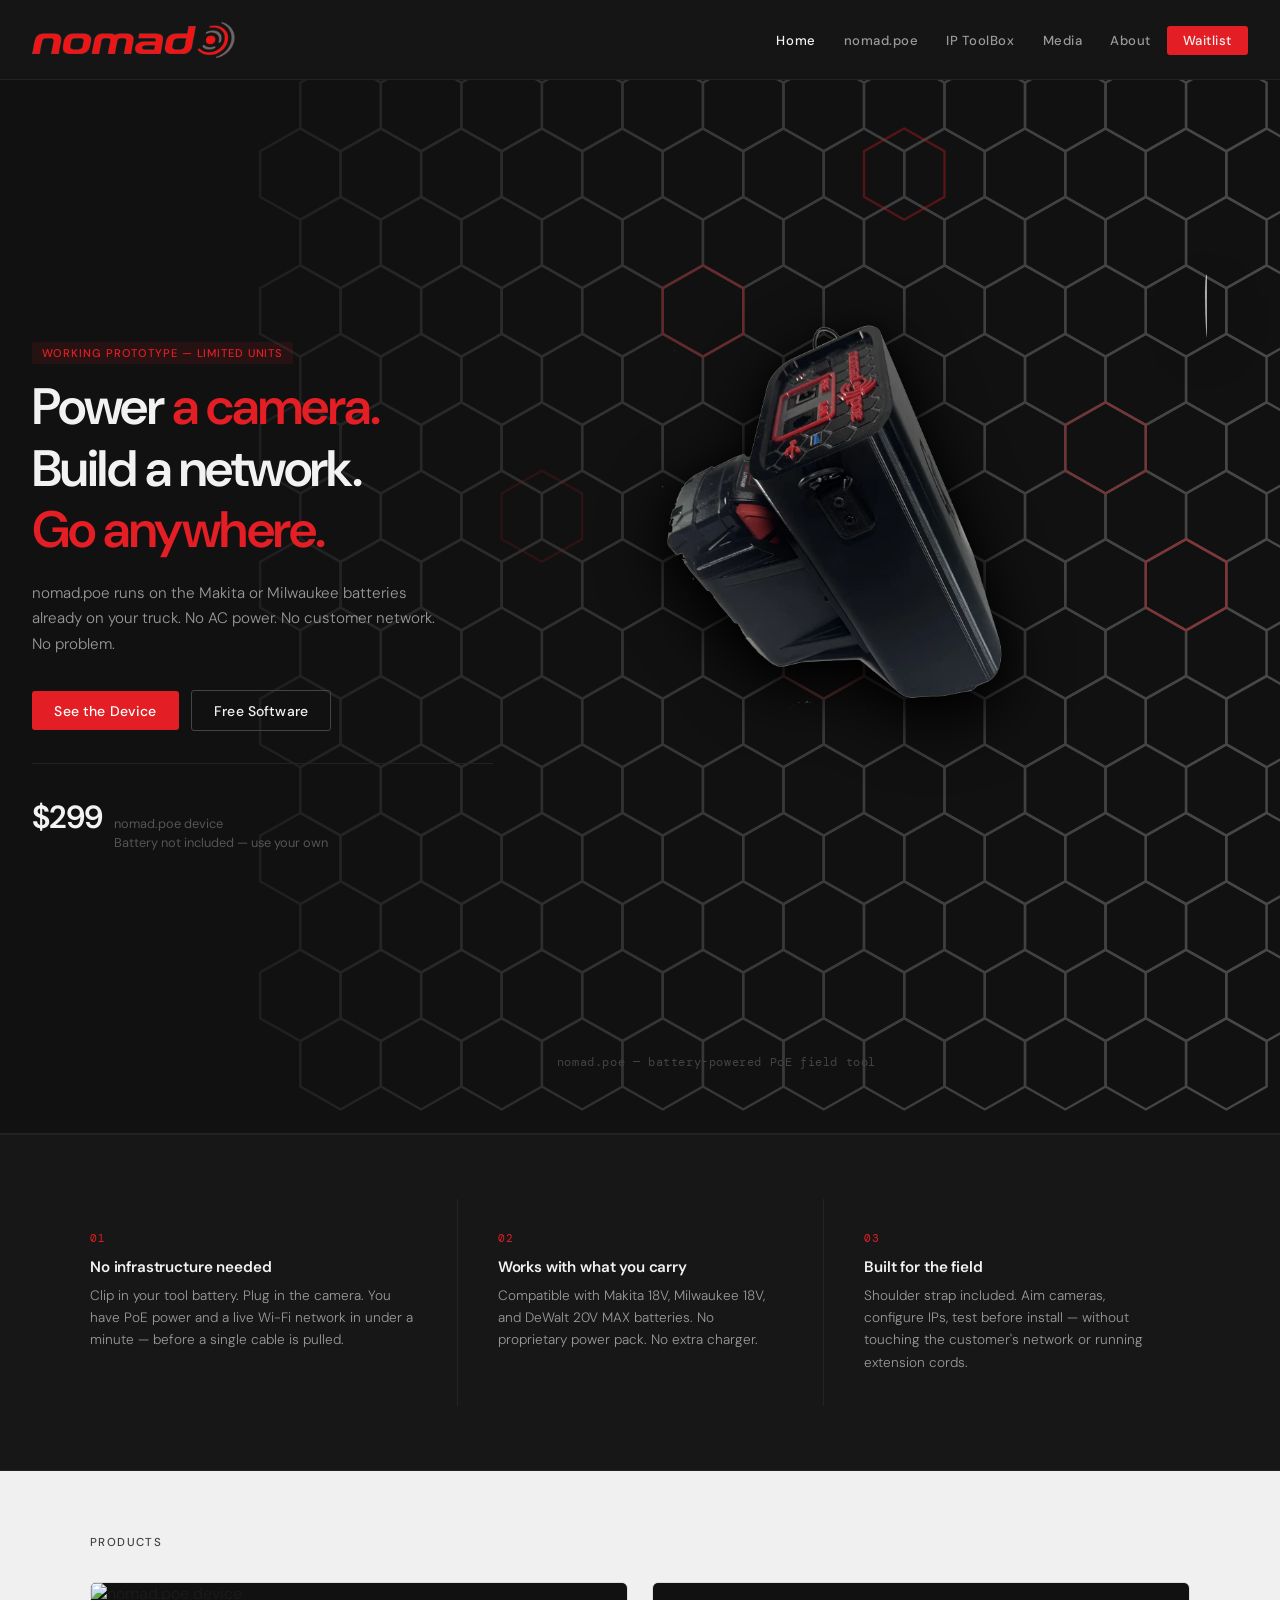
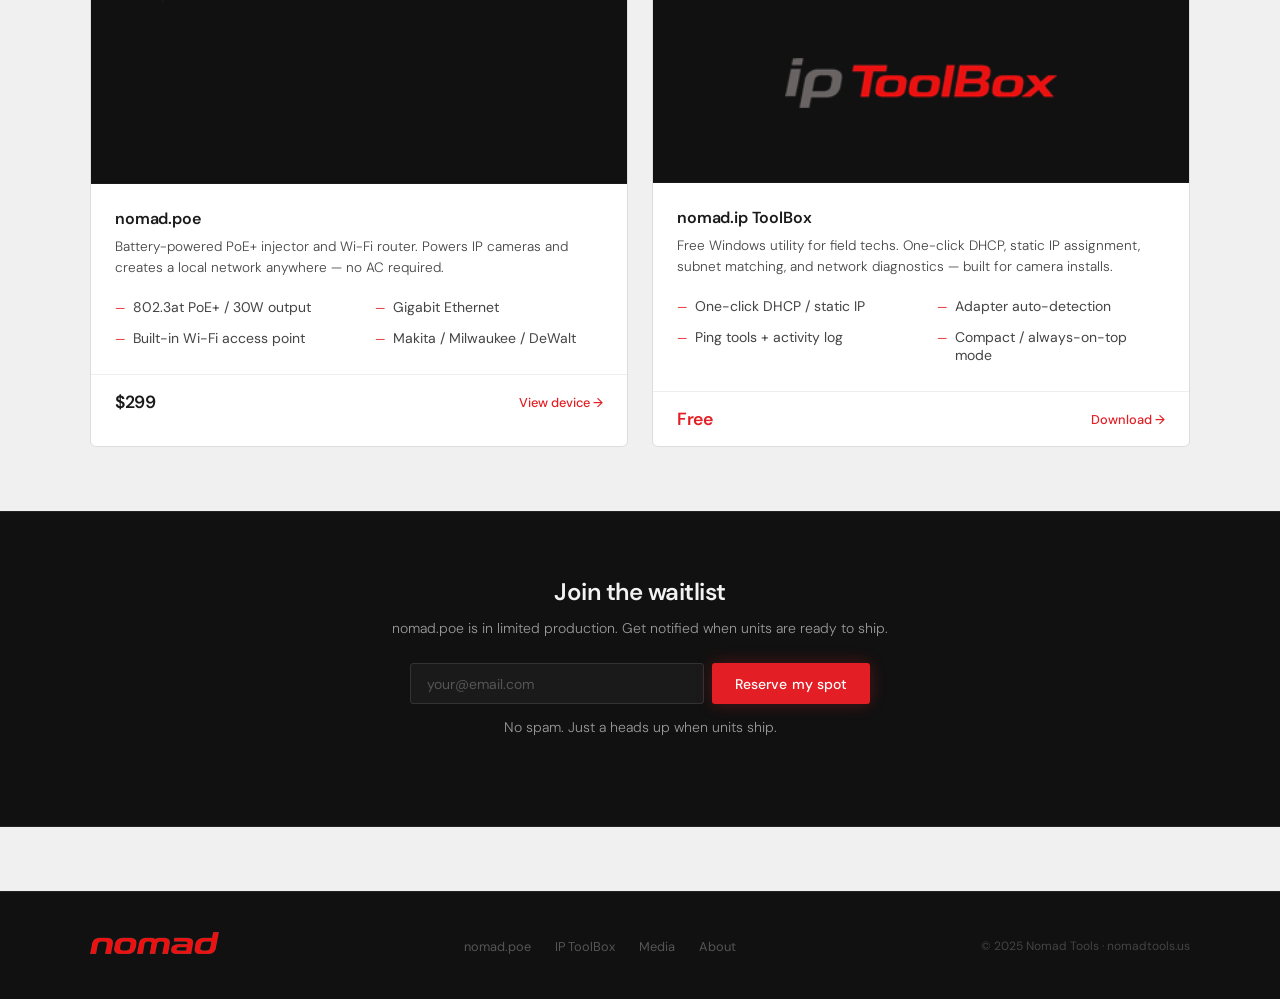
==== commit 03a12724: "Add favicon across all pages" ====
--- a/index.html
+++ b/index.html
@@ -4,6 +4,10 @@
 <meta charset="UTF-8">
 <meta name="viewport" content="width=device-width, initial-scale=1.0">
 <title>Nomad Tools — Field Tools for Installers</title>
+<link rel="icon" type="image/x-icon" href="favicon.ico">
+<link rel="icon" type="image/png" sizes="32x32" href="favicon-32.png">
+<link rel="icon" type="image/png" sizes="16x16" href="favicon-16.png">
+<link rel="apple-touch-icon" href="apple-touch-icon.png">
 <link rel="stylesheet" href="style.css">
 <style>
   .hero {
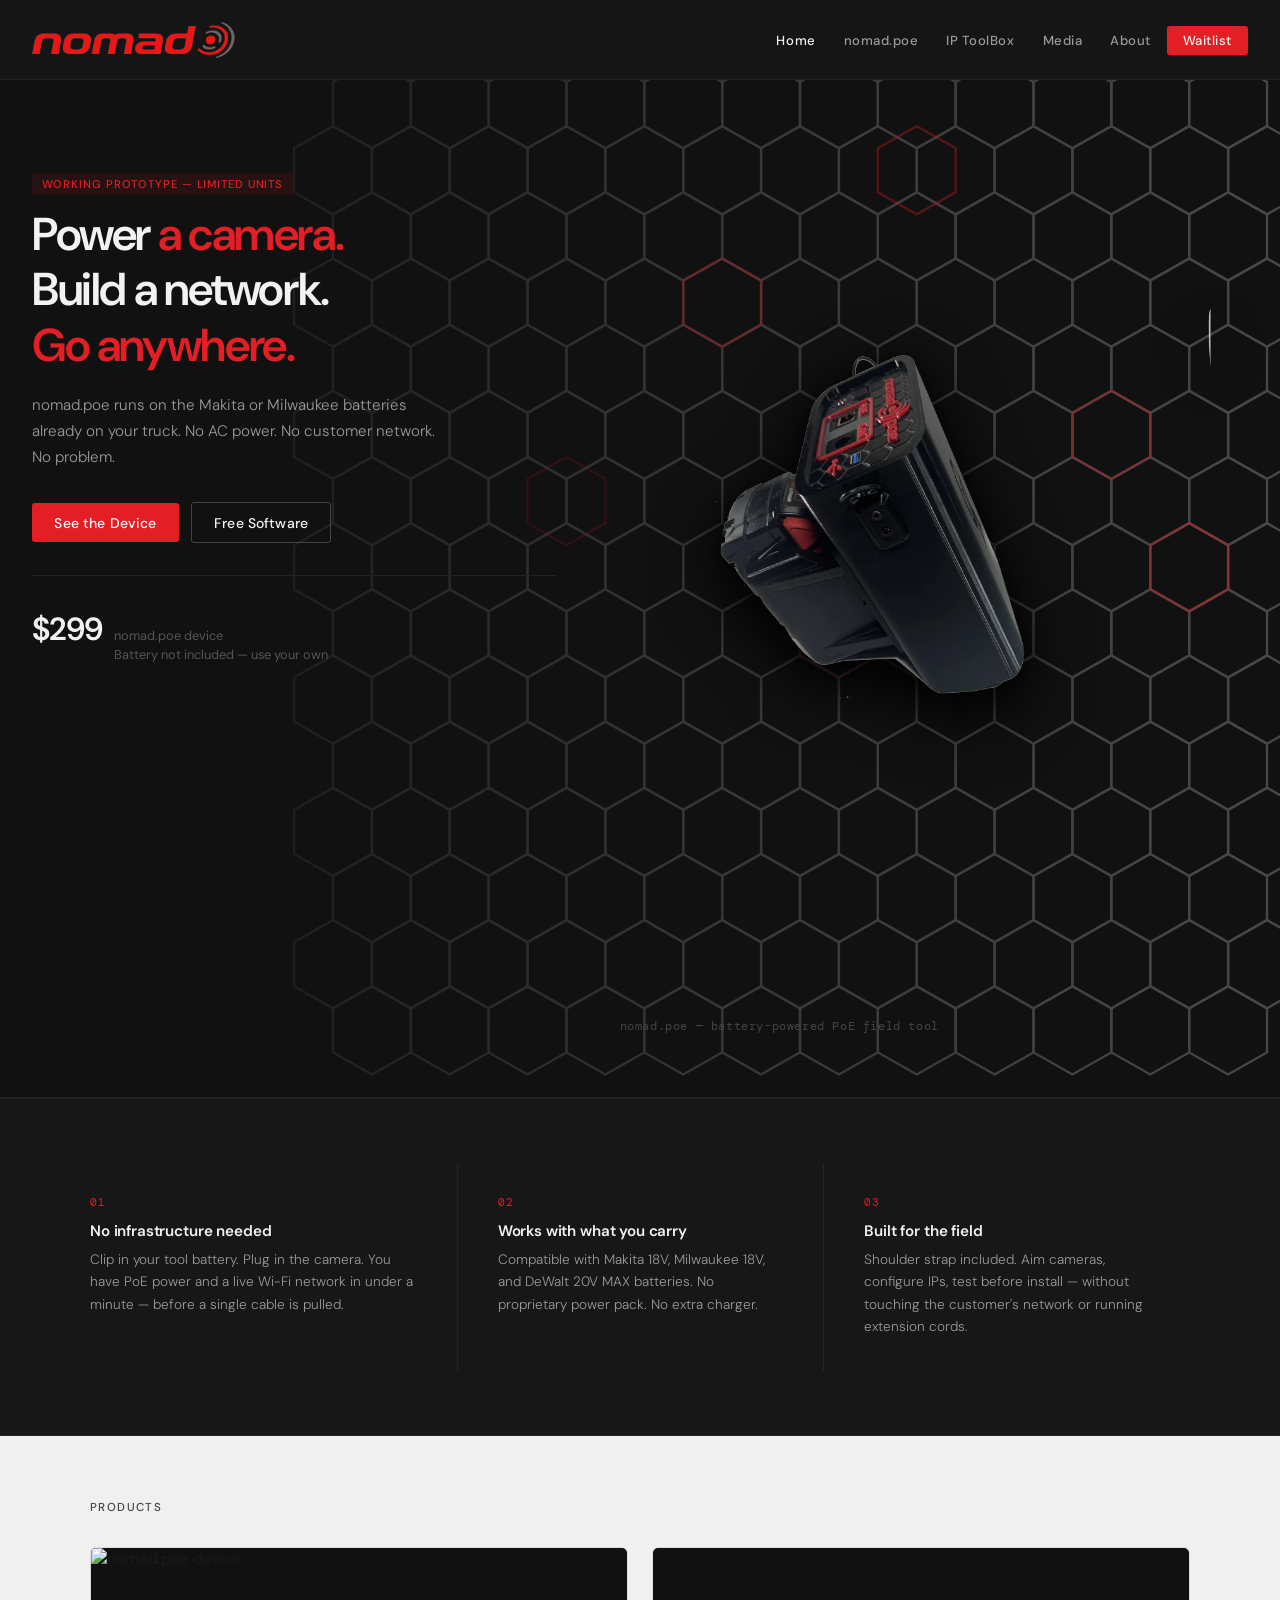
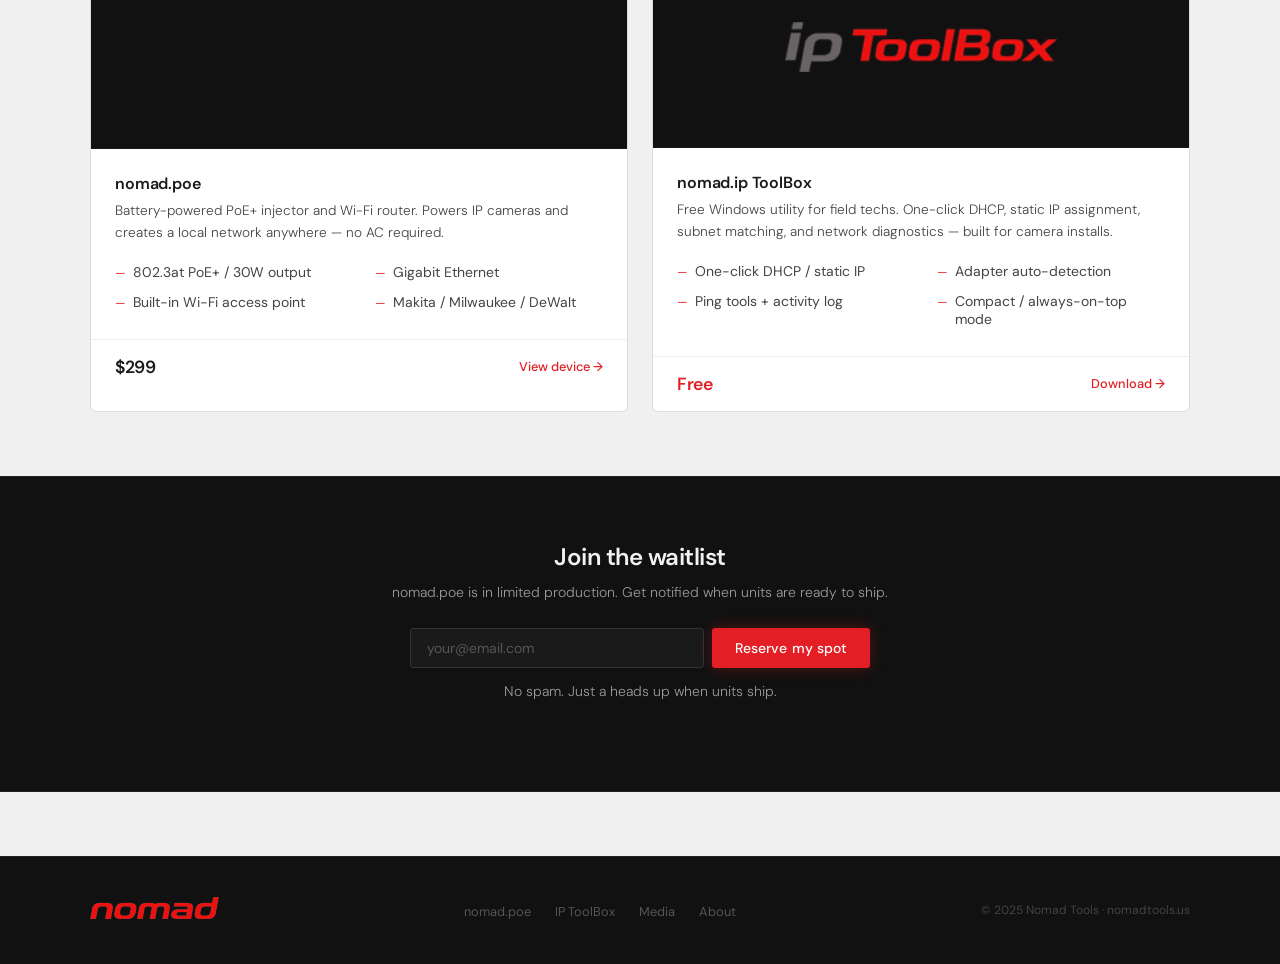
==== commit f663ace4: "Tighten hero layout and refine rotating headline copy - Widen hero-text column and add an earlier br" ====
--- a/index.html
+++ b/index.html
@@ -15,7 +15,7 @@
     min-height: calc(100vh - 60px);
     display: flex;
     align-items: center;
-    padding: 4rem 2rem;
+    padding: 7rem 2rem 4rem 2rem;
     position: relative;
     overflow: hidden;
   }
@@ -41,15 +41,15 @@
     margin: 0 auto;
     width: 100%;
     display: grid;
-    grid-template-columns: 1.1fr 1.65fr;
+    grid-template-columns: 1.25fr 1.5fr;
     gap: 4rem;
-    align-items: center;
+    align-items: start;
     position: relative;
     z-index: 1;
   }
 
   .hero-text h1 {
-    font-size: clamp(2rem, 4vw, 3.4rem);
+    font-size: clamp(2rem, 3.6vw, 3.2rem);
     font-weight: 600;
     color: var(--white);
     line-height: 1.2;
@@ -372,8 +372,11 @@
   .waitlist-form .btn-red { white-space: nowrap; box-shadow: 0 0 16px rgba(227,30,36,0.3); }
   .waitlist-note { font-size: 0.72rem; color: #444; margin-top: 0.75rem; }
 
+  @media (max-width: 960px) {
+    .hero-inner { grid-template-columns: 1fr; gap: 2.5rem; }
+  }
+
   @media (max-width: 768px) {
-    .hero-inner { grid-template-columns: 1fr; gap: 2.5rem; }
     .intro-inner { grid-template-columns: 1fr; gap: 0; }
     .intro-item { border-left: none !important; border-top: 1px solid #242424; padding: 1.75rem 0 !important; }
     .intro-item:first-child { border-top: none; }
@@ -805,12 +808,12 @@
   const words = [
     'camera.',
     'access point.',
+    'intercom.',
     'door controller.',
     'wireless bridge.',
-    'IP phone.',
-    'intercom.',
-    'Point 2 Point.',
-    'network device.',
+    'voip phone.',
+    'point to point.',
+    'your device.',
   ];
 
   let index = 0;
@@ -818,6 +821,7 @@
   const articleEl = document.getElementById('cycleArticle');
 
   function getArticle(word) {
+    if (word === 'your device.') return '';
     return /^[aeiou]/i.test(word) ? 'an' : 'a';
   }
 
@@ -835,10 +839,10 @@
     }, 400);
   }
 
-  // Start cycling after 2 seconds, every 2.2 seconds
+  // Start cycling after 2 seconds, every 3.4 seconds
   setTimeout(() => {
     el.classList.add('fade-in');
-    setInterval(cycleWord, 2200);
+    setInterval(cycleWord, 3400);
   }, 2000);
 </script>
 
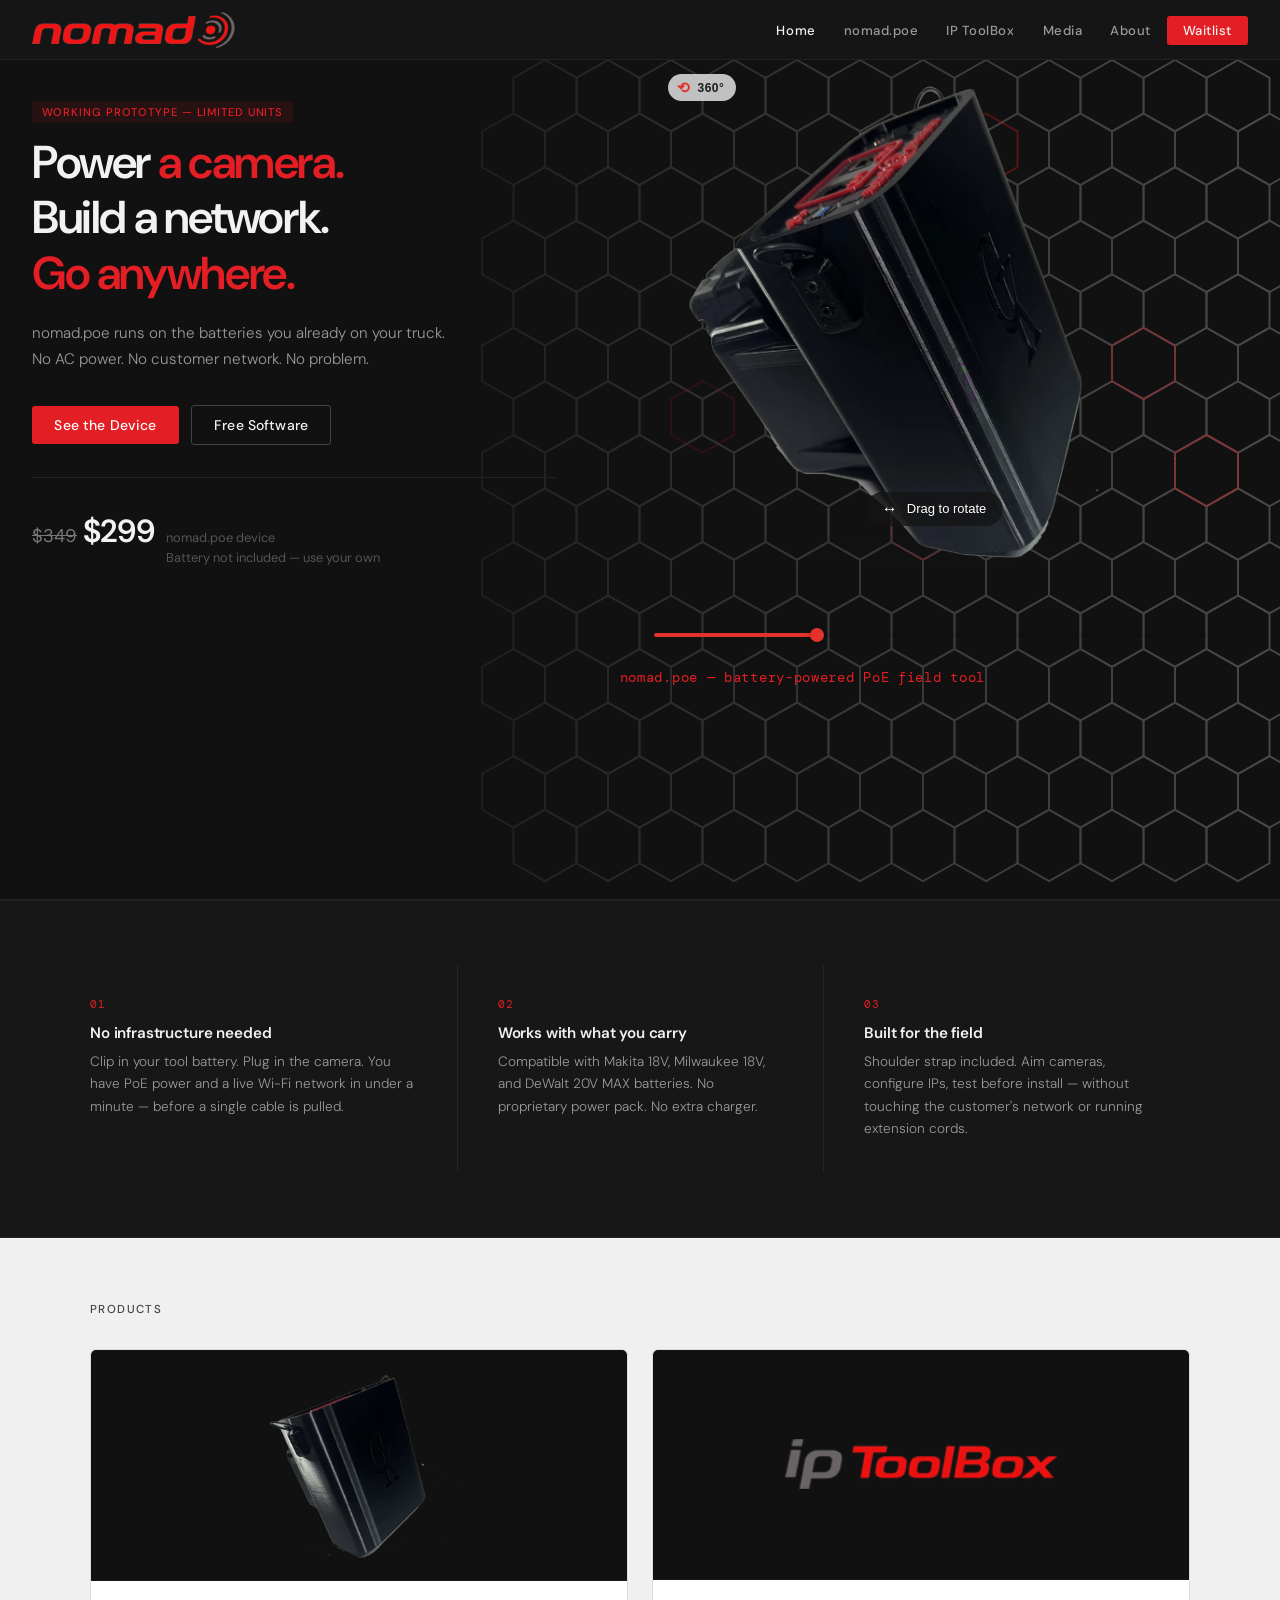
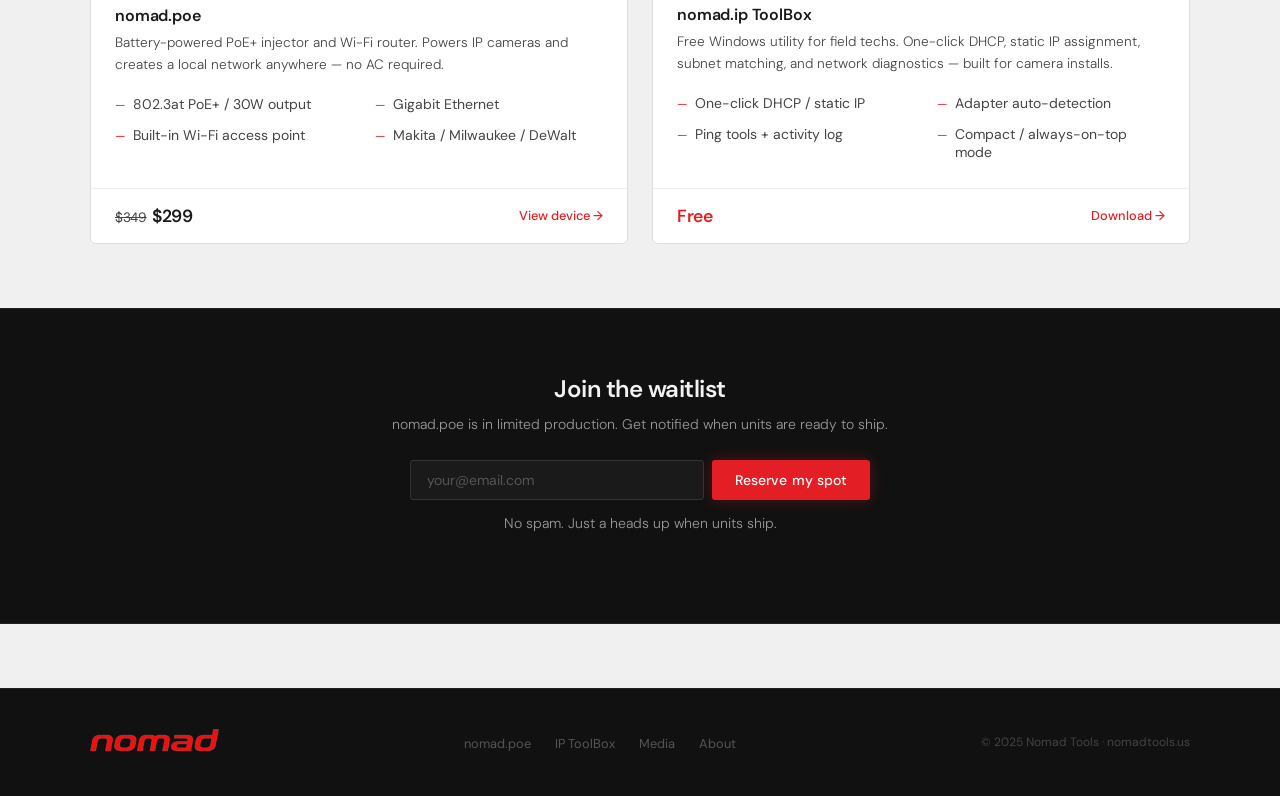
==== commit db95d26f: "Update site: pricing, product cards, galleries, about page, new 360 viewer - index.html: equalized c" ====
--- a/index.html
+++ b/index.html
@@ -14,8 +14,8 @@
     background: var(--black);
     min-height: calc(100vh - 60px);
     display: flex;
-    align-items: center;
-    padding: 7rem 2rem 4rem 2rem;
+    align-items: flex-start;
+    padding: 2.5rem 2rem 4rem 2rem;
     position: relative;
     overflow: hidden;
   }
@@ -48,6 +48,19 @@
     z-index: 1;
   }
 
+  .hero-device {
+    margin-top: -2.5rem;
+  }
+
+  .hero-360 {
+    width: 100%;
+    height: 600px;
+    border: 0;
+    display: block;
+    margin: 0 auto;
+    background: transparent;
+  }
+
   .hero-text h1 {
     font-size: clamp(2rem, 3.6vw, 3.2rem);
     font-weight: 600;
@@ -91,6 +104,14 @@
     letter-spacing: -0.03em;
   }
 
+  .price-was {
+    font-size: 1.15rem;
+    font-weight: 400;
+    color: #777;
+    text-decoration: line-through;
+    margin-right: 0.4rem;
+  }
+
   .price-sub {
     font-size: 0.8rem;
     color: #555;
@@ -99,9 +120,15 @@
 
   /* 360° TURNTABLE */
   .turntable-wrap {
+    /* --tt-frame: overall footprint of the turntable element (less = smaller transparent area) */
+    /* --tt-device: how large the device renders inside that footprint */
+    --tt-frame: 90%;
+    --tt-device: 88%;
     position: relative;
     user-select: none;
     -webkit-user-select: none;
+    max-width: var(--tt-frame);
+    margin: 0 auto;
   }
 
   .turntable-stage {
@@ -114,7 +141,7 @@
     position: absolute;
     top: 50%; left: 50%;
     transform: translate(-50%, -50%);
-    width: 88%;
+    width: var(--tt-device);
     max-height: 92%;
     object-fit: contain;
     display: none;
@@ -263,6 +290,15 @@
     position: relative;
   }
 
+  .product-card-img .card-360 {
+    width: 100%;
+    height: 230px;
+    border: 0;
+    display: block;
+    background: transparent;
+    pointer-events: none;
+  }
+
   .product-card-img img {
     width: 100%;
     height: 200px;
@@ -279,6 +315,7 @@
     display: flex;
     align-items: center;
     justify-content: center;
+    height: 230px;
     padding: 2.5rem;
   }
 
@@ -373,10 +410,11 @@
   .waitlist-note { font-size: 0.72rem; color: #444; margin-top: 0.75rem; }
 
   @media (max-width: 960px) {
+    .hero-inner { grid-template-columns: 1.7fr 1.1fr; gap: 2.5rem; }
+  }
+
+  @media (max-width: 768px) {
     .hero-inner { grid-template-columns: 1fr; gap: 2.5rem; }
-  }
-
-  @media (max-width: 768px) {
     .intro-inner { grid-template-columns: 1fr; gap: 0; }
     .intro-item { border-left: none !important; border-top: 1px solid #242424; padding: 1.75rem 0 !important; }
     .intro-item:first-child { border-top: none; }
@@ -666,25 +704,19 @@
       <div class="hero-text">
         <span class="tag tag-red">Working Prototype — Limited Units</span>
         <h1>Power <span id="cycleArticle">a</span> <span class="cycle-word" id="cycleWord">camera.</span><br>Build a network.<br><span>Go anywhere.</span></h1>
-        <p>nomad.poe runs on the Makita or Milwaukee batteries already on your truck. No AC power. No customer network. No problem.</p>
+        <p>nomad.poe runs on the batteries you already on your truck. No AC power. No customer network. No problem.</p>
         <div class="hero-actions">
           <a href="nomad-poe.html" class="btn btn-red">See the Device</a>
           <a href="toolbox.html" class="btn btn-outline-white">Free Software</a>
         </div>
         <div class="hero-price">
-          <span class="price-num">$299</span>
+          <span><span class="price-was">$349</span><span class="price-num">$299</span></span>
           <span class="price-sub">nomad.poe device<br>Battery not included — use your own</span>
         </div>
       </div>
       <div class="hero-device">
-        <div class="turntable-wrap" id="ttWrap">
-          <div class="turntable-stage" id="ttStage">
-            <div class="tt-loading" id="ttLoading">
-              <div class="tt-bar"><div class="tt-bar-fill" id="ttFill"></div></div>
-            </div>
-          </div>
-        </div>
-        <p class="device-caption">nomad.poe — battery-powered PoE field tool</p>
+        <iframe class="hero-360" src="product-360-viewer.html" title="nomad.poe 360° viewer" scrolling="no" allowtransparency="true"></iframe>
+        <p class="device-caption" style="color: rgb(227, 30, 36); font-size: 14px">nomad.poe — battery-powered PoE field tool</p>
       </div>
     </div>
   </section>
@@ -717,9 +749,9 @@
       <div class="product-cards">
         <a href="nomad-poe.html" class="product-card">
           <div class="product-card-img">
-            <img src="device1.jpeg" alt="nomad.poe device" />
+            <iframe class="card-360" src="product-360-viewer.html?card=1" title="nomad.poe rotating preview" scrolling="no" tabindex="-1"></iframe>
           </div>
-          <div class="product-card-body">
+          <div class="product-card-body" style="height: 207px">
             <h3>nomad.poe</h3>
             <p>Battery-powered PoE+ injector and Wi-Fi router. Powers IP cameras and creates a local network anywhere — no AC required.</p>
             <ul class="feature-list">
@@ -730,7 +762,7 @@
             </ul>
           </div>
           <div class="product-card-footer">
-            <span class="product-card-price">$299</span>
+            <span class="product-card-price"><span style="font-size:0.85rem; font-weight:400; color:var(--text-mid); text-decoration:line-through; margin-right:0.35rem;">$349</span>$299</span>
             <span class="product-card-link">View device →</span>
           </div>
         </a>
@@ -846,58 +878,5 @@
   }, 2000);
 </script>
 
-<script>
-(function () {
-  'use strict';
-  var TOTAL      = 25;
-  var MS_PER_REV = 5000; // one full rotation in 5 seconds
-
-  var stage     = document.getElementById('ttStage');
-  var fillEl    = document.getElementById('ttFill');
-  var loadingEl = document.getElementById('ttLoading');
-
-  var frames  = [];
-  var current = 0;
-  var settled = 0;
-
-  for (var i = 0; i < TOTAL; i++) {
-    var img = new Image();
-    img.src = '360/frame_' + (i + 1 < 10 ? '0' : '') + (i + 1) + '.webp';
-    img.alt = ''; img.draggable = false;
-    (function (el) {
-      function done() {
-        settled++;
-        fillEl.style.width = Math.round(settled / TOTAL * 100) + '%';
-        if (settled === TOTAL) onReady();
-      }
-      el.onload = done; el.onerror = done;
-    })(img);
-    frames.push(img);
-    stage.appendChild(img);
-  }
-
-  function goTo(idx) {
-    var n = ((idx % TOTAL) + TOTAL) % TOTAL;
-    frames[current].classList.remove('tt-active');
-    current = n;
-    frames[current].classList.add('tt-active');
-  }
-
-  function onReady() {
-    frames[0].classList.add('tt-active');
-    loadingEl.style.opacity = '0';
-    setTimeout(function () { loadingEl.style.display = 'none'; }, 420);
-    // Continuous auto-spin
-    var startTime = performance.now();
-    (function spin(now) {
-      var elapsed = now - startTime;
-      var frameIdx = Math.floor((elapsed / MS_PER_REV) * TOTAL) % TOTAL;
-      goTo(frameIdx);
-      requestAnimationFrame(spin);
-    })(performance.now());
-  }
-})();
-</script>
-
 </body>
 </html>
--- a/style.css
+++ b/style.css
@@ -35,7 +35,7 @@
   z-index: 999;
   background: var(--nav-bg);
   border-bottom: 1px solid #222;
-  height: 80px;
+  height: 60px;
   display: flex;
   align-items: center;
   padding: 0 2rem;
@@ -395,7 +395,7 @@
 
 .feature-list li::before {
   content: '—';
-  color: var(--red);
+  color: var(--red) !important;
   font-size: 0.75rem;
   flex-shrink: 0;
 }
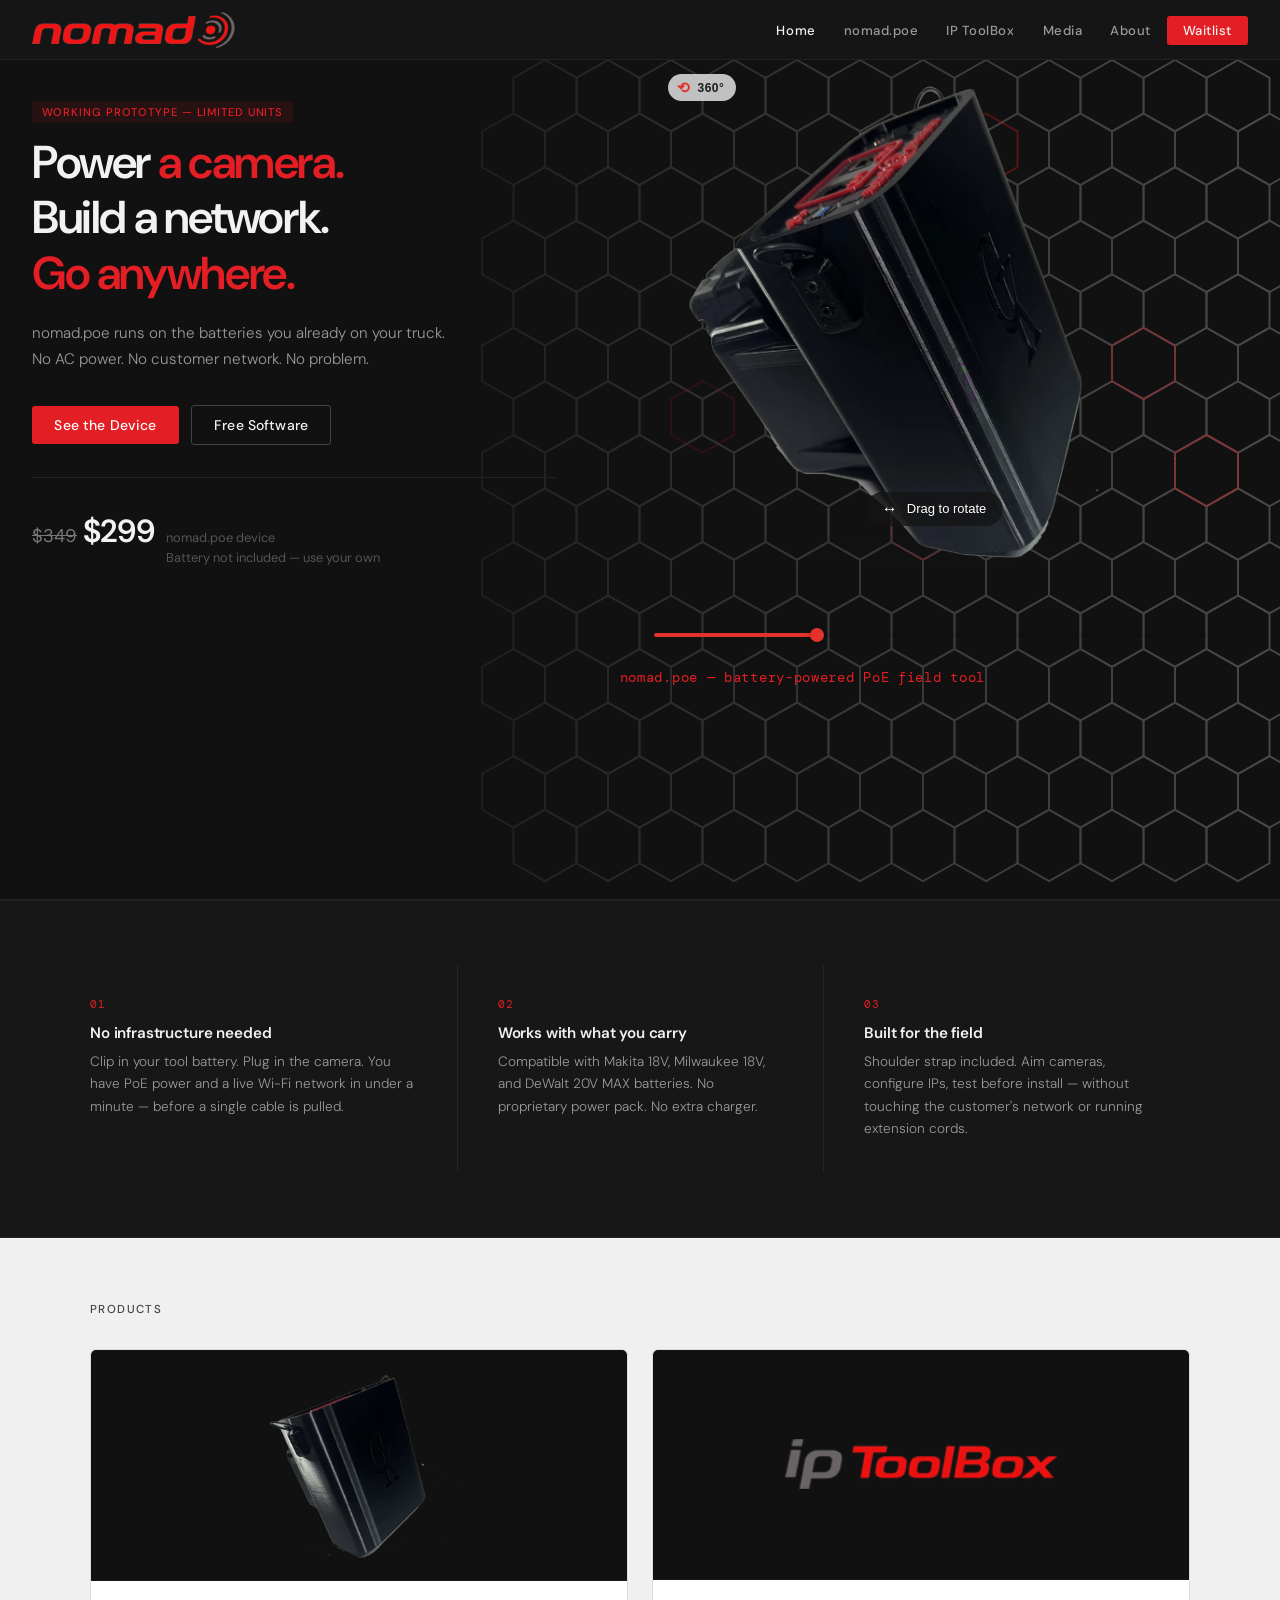
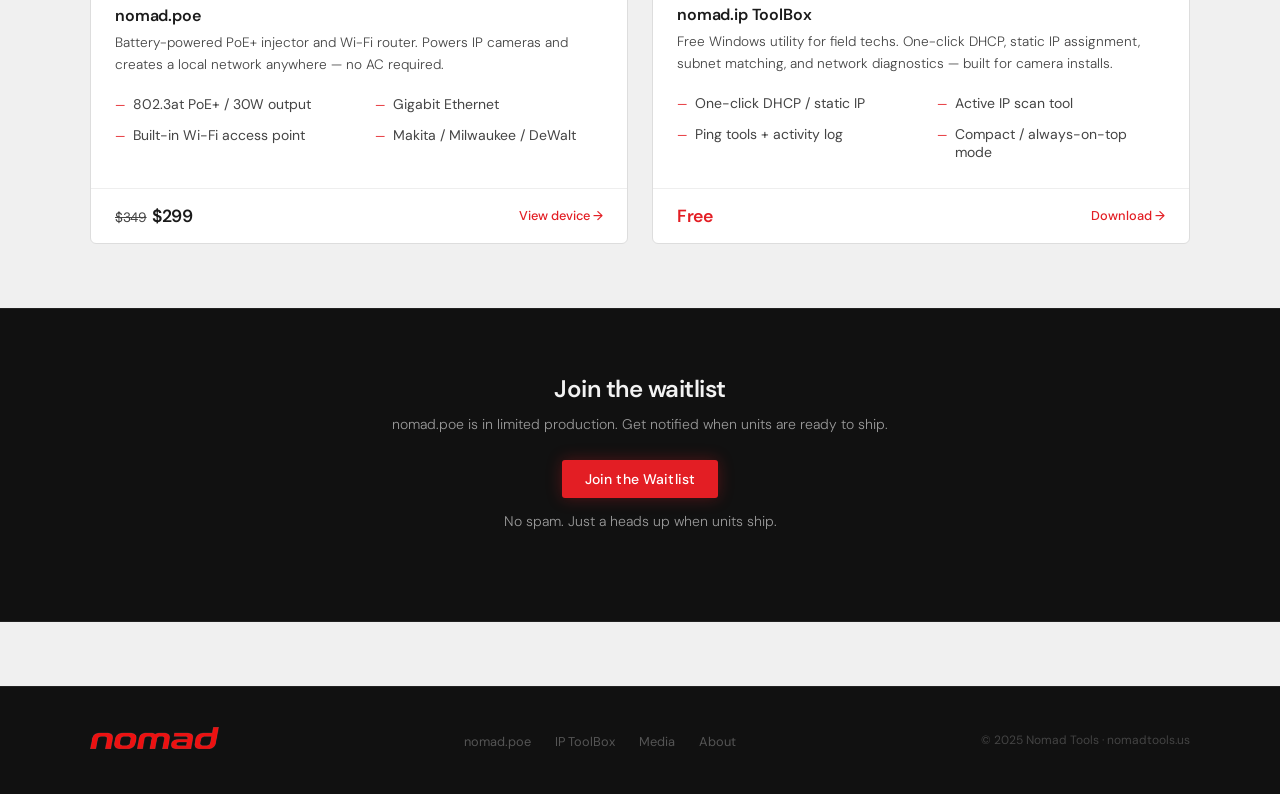
==== commit 4d28a098: "Update site to v2: pricing, galleries, about, download and waitlist pages Co-Authored-By: Claude Son" ====
--- a/index.html
+++ b/index.html
@@ -394,7 +394,7 @@
     line-height: 1.6;
   }
 
-  .waitlist-form { display: flex; gap: 0.5rem; max-width: 460px; margin: 0 auto; }
+  .waitlist-form { display: flex; justify-content: center; gap: 0.5rem; max-width: 460px; margin: 0 auto; }
 
   .waitlist-form input {
     flex: 1;
@@ -436,7 +436,7 @@
     <li><a href="toolbox.html">IP ToolBox</a></li>
     <li><a href="media.html">Media</a></li>
     <li><a href="about.html">About</a></li>
-    <li><a href="#waitlist" class="nav-cta">Waitlist</a></li>
+    <li><a href="waitlist.html" class="nav-cta">Waitlist</a></li>
   </ul>
   <button class="nav-hamburger" id="hamburger" aria-label="Menu">
     <span></span><span></span><span></span>
@@ -450,7 +450,7 @@
   <a href="toolbox.html">IP ToolBox</a>
   <a href="media.html">Media</a>
   <a href="about.html">About</a>
-  <a href="#waitlist" class="nav-cta" id="mobileWaitlist">Join Waitlist</a>
+  <a href="waitlist.html" class="nav-cta" id="mobileWaitlist">Join Waitlist</a>
 </div>
 
 <script>
@@ -775,7 +775,7 @@
             <p>Free Windows utility for field techs. One-click DHCP, static IP assignment, subnet matching, and network diagnostics — built for camera installs.</p>
             <ul class="feature-list">
               <li>One-click DHCP / static IP</li>
-              <li>Adapter auto-detection</li>
+              <li>Active IP scan tool</li>
               <li>Ping tools + activity log</li>
               <li>Compact / always-on-top mode</li>
             </ul>
@@ -795,8 +795,7 @@
       <h2>Join the waitlist</h2>
       <p>nomad.poe is in limited production. Get notified when units are ready to ship.</p>
       <div class="waitlist-form">
-        <input type="email" placeholder="your@email.com" />
-        <button class="btn btn-red">Reserve my spot</button>
+        <a href="waitlist.html" class="btn btn-red">Join the Waitlist</a>
       </div>
       <p class="waitlist-note">No spam. Just a heads up when units ship.</p>
     </div>
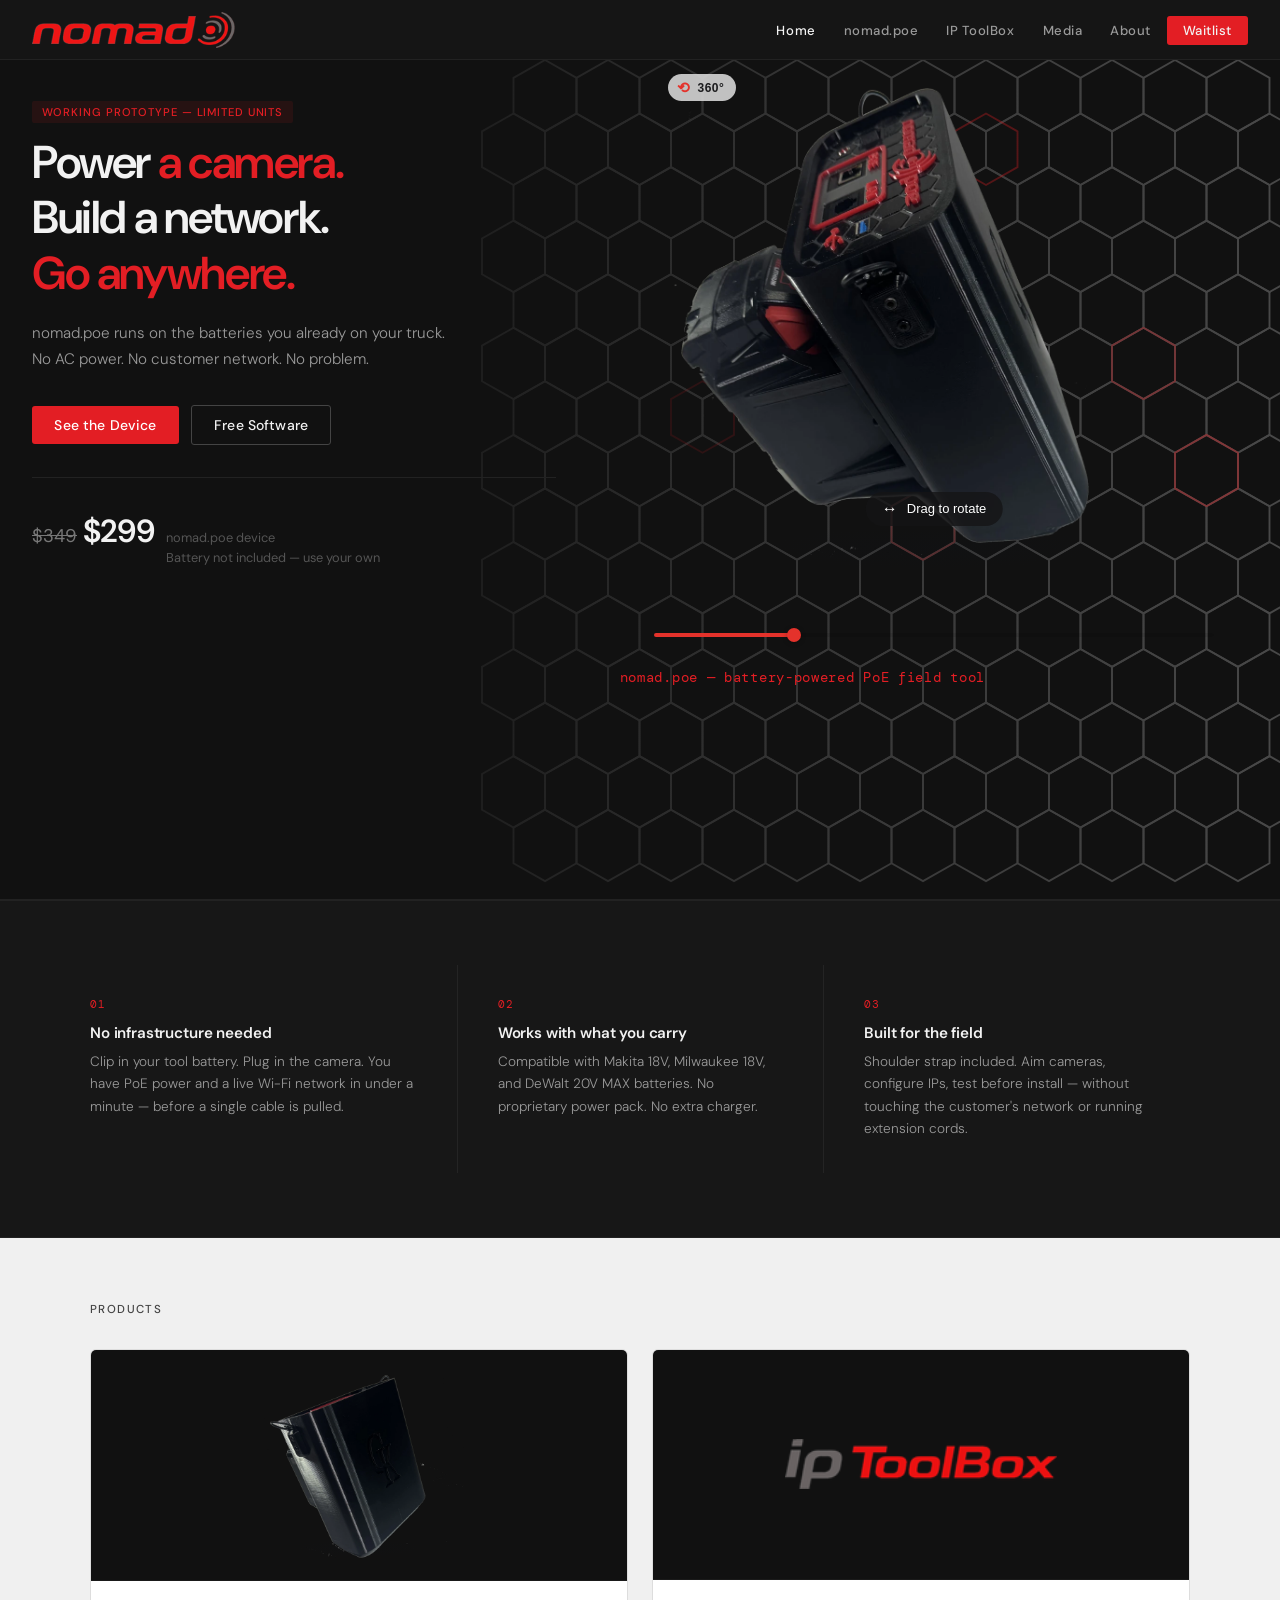
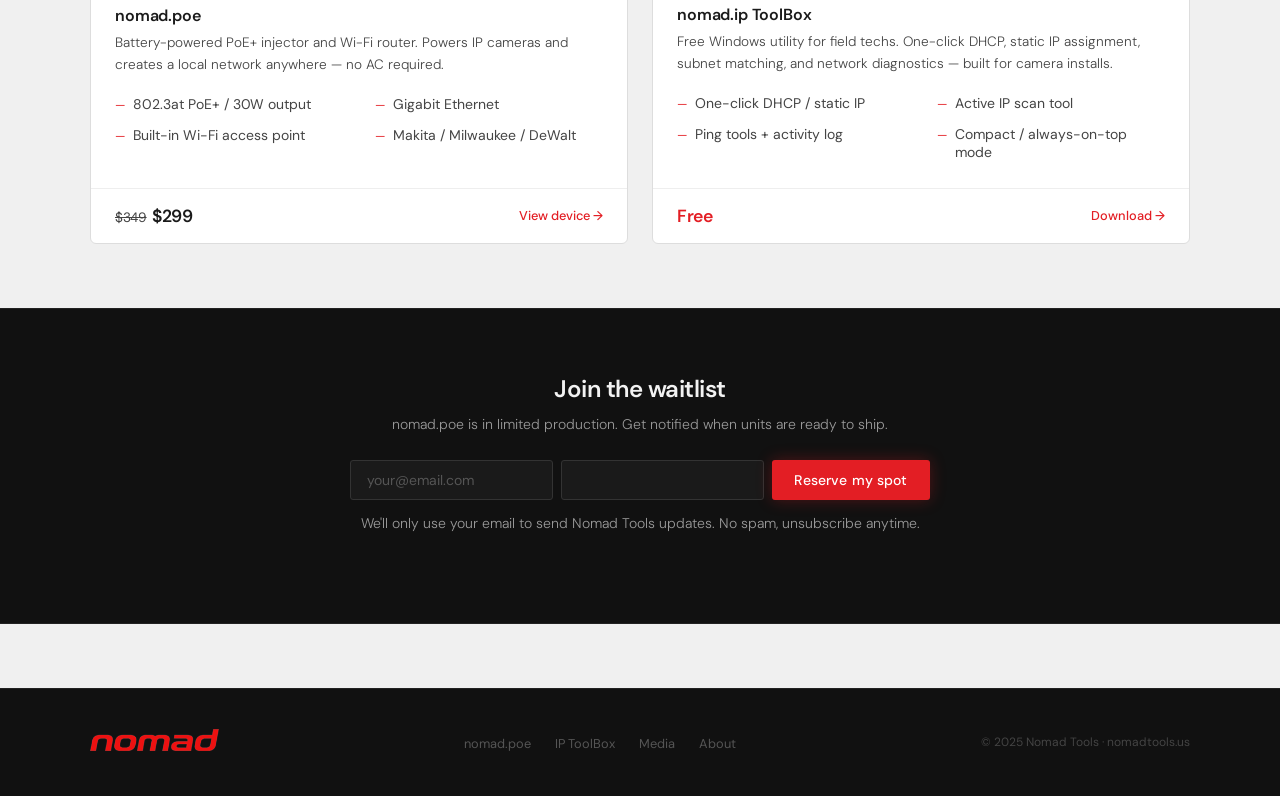
==== commit dfa3d020: "Phase 1: restore forms backend and wire up inline subscribe forms - Restored forms.js, functions/api" ====
--- a/index.html
+++ b/index.html
@@ -794,10 +794,12 @@
     <div class="waitlist-inner">
       <h2>Join the waitlist</h2>
       <p>nomad.poe is in limited production. Get notified when units are ready to ship.</p>
-      <div class="waitlist-form">
-        <a href="waitlist.html" class="btn btn-red">Join the Waitlist</a>
-      </div>
-      <p class="waitlist-note">No spam. Just a heads up when units ship.</p>
+      <form class="waitlist-form js-subscribe-form" data-list="waitlist" data-source="waitlist-index" data-success-message="You're on the wait list — check your inbox for a confirmation.">
+        <input type="email" name="email" placeholder="your@email.com" required />
+        <input type="text" name="website" class="hp-field" tabindex="-1" autocomplete="off" aria-hidden="true" />
+        <button type="submit" class="btn btn-red">Reserve my spot</button>
+      </form>
+      <p class="waitlist-note">We'll only use your email to send Nomad Tools updates. No spam, unsubscribe anytime.</p>
     </div>
   </section>
 </div>
@@ -877,5 +879,7 @@
   }, 2000);
 </script>
 
+
+<script src="forms.js" defer></script>
 </body>
 </html>
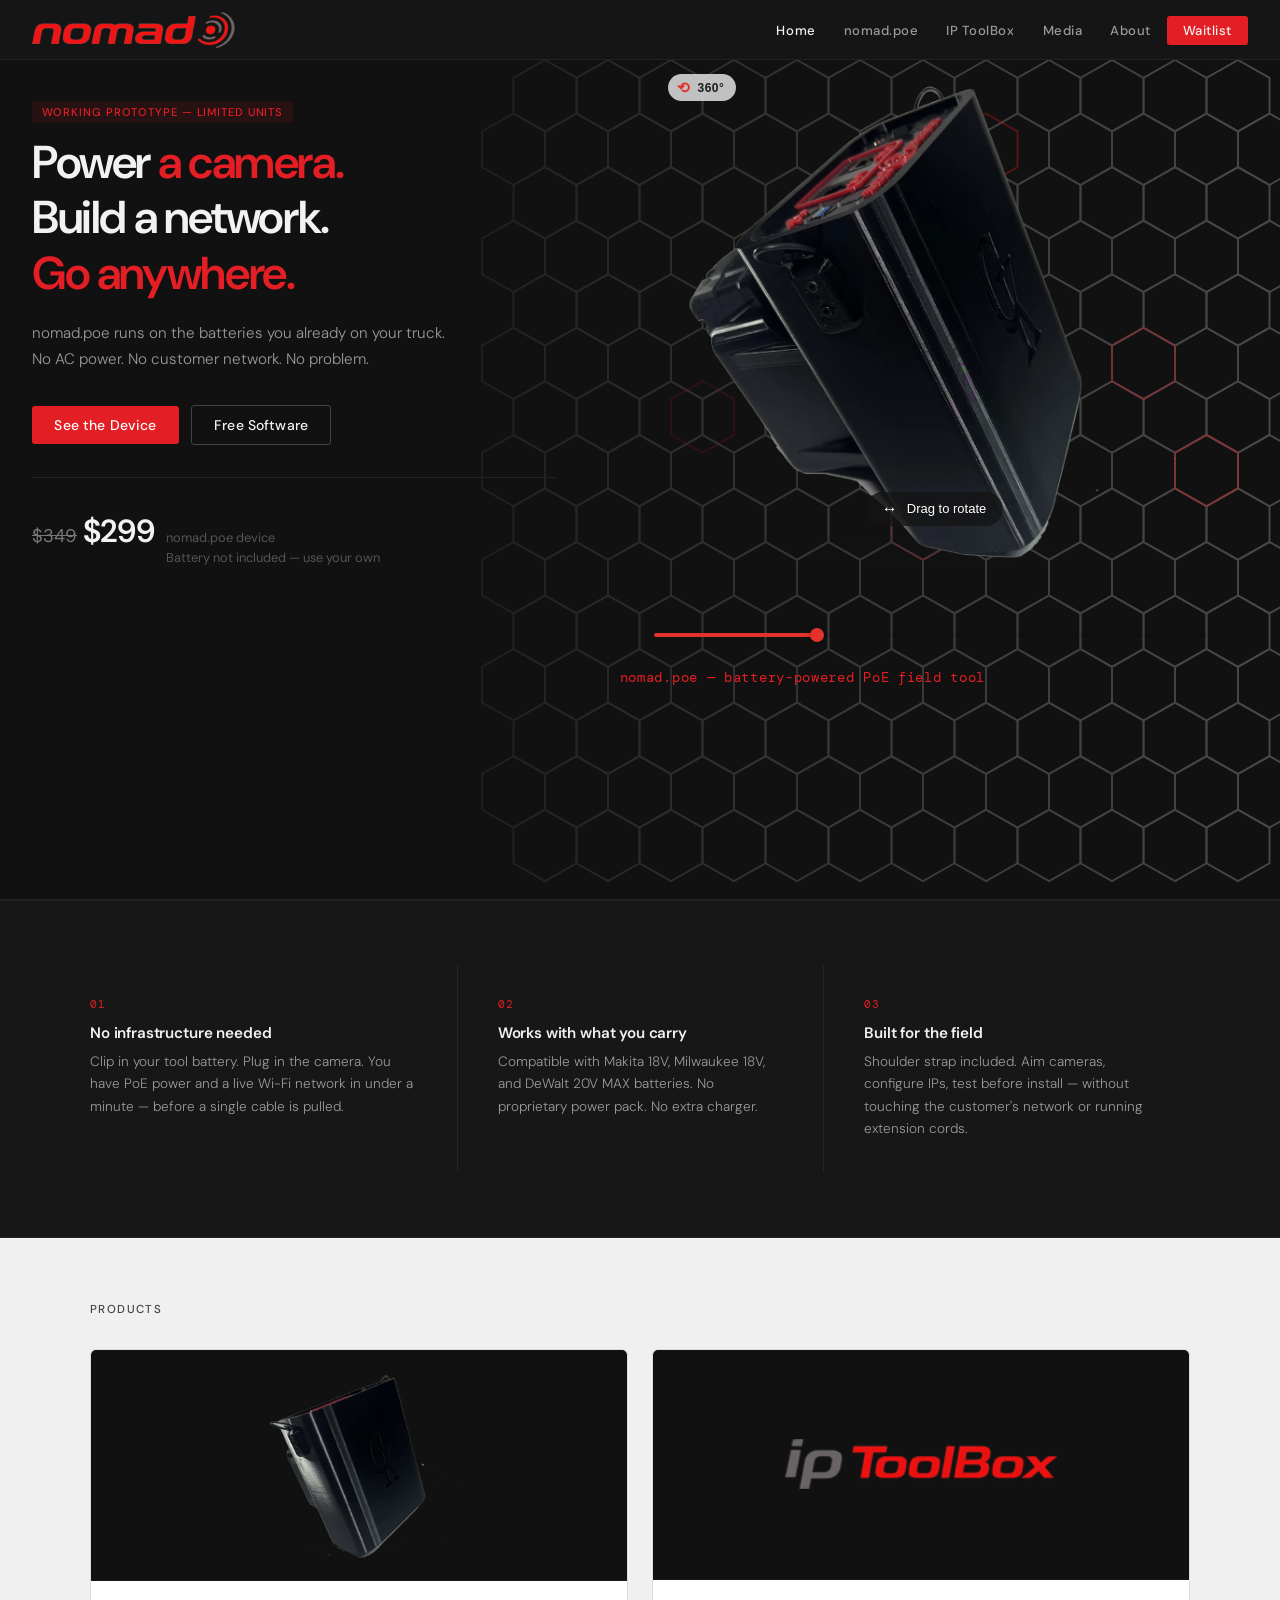
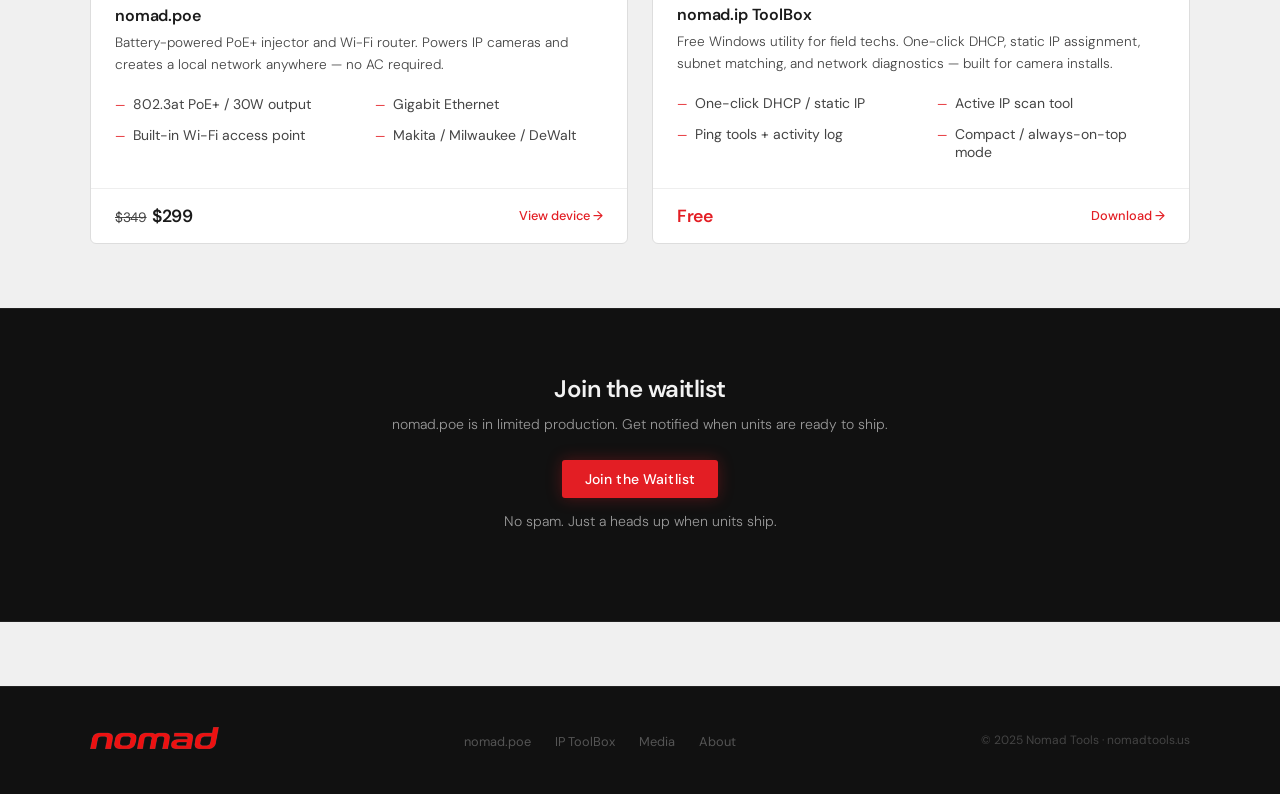
==== commit 30782787: "Sync site to site_v2 layout with live backend forms - index.html: replace inline waitlist form with " ====
--- a/index.html
+++ b/index.html
@@ -794,12 +794,10 @@
     <div class="waitlist-inner">
       <h2>Join the waitlist</h2>
       <p>nomad.poe is in limited production. Get notified when units are ready to ship.</p>
-      <form class="waitlist-form js-subscribe-form" data-list="waitlist" data-source="waitlist-index" data-success-message="You're on the wait list — check your inbox for a confirmation.">
-        <input type="email" name="email" placeholder="your@email.com" required />
-        <input type="text" name="website" class="hp-field" tabindex="-1" autocomplete="off" aria-hidden="true" />
-        <button type="submit" class="btn btn-red">Reserve my spot</button>
-      </form>
-      <p class="waitlist-note">We'll only use your email to send Nomad Tools updates. No spam, unsubscribe anytime.</p>
+      <div class="waitlist-form">
+        <a href="waitlist.html" class="btn btn-red">Join the Waitlist</a>
+      </div>
+      <p class="waitlist-note">No spam. Just a heads up when units ship.</p>
     </div>
   </section>
 </div>
--- a/style.css
+++ b/style.css
@@ -400,6 +400,16 @@
   flex-shrink: 0;
 }
 
+/* HONEYPOT — must stay invisible to humans, visible to bots */
+.hp-field {
+  position: absolute;
+  left: -9999px;
+  width: 1px;
+  height: 1px;
+  opacity: 0;
+  pointer-events: none;
+}
+
 /* RESPONSIVE */
 @media (max-width: 768px) {
   .nav-links { display: none; }
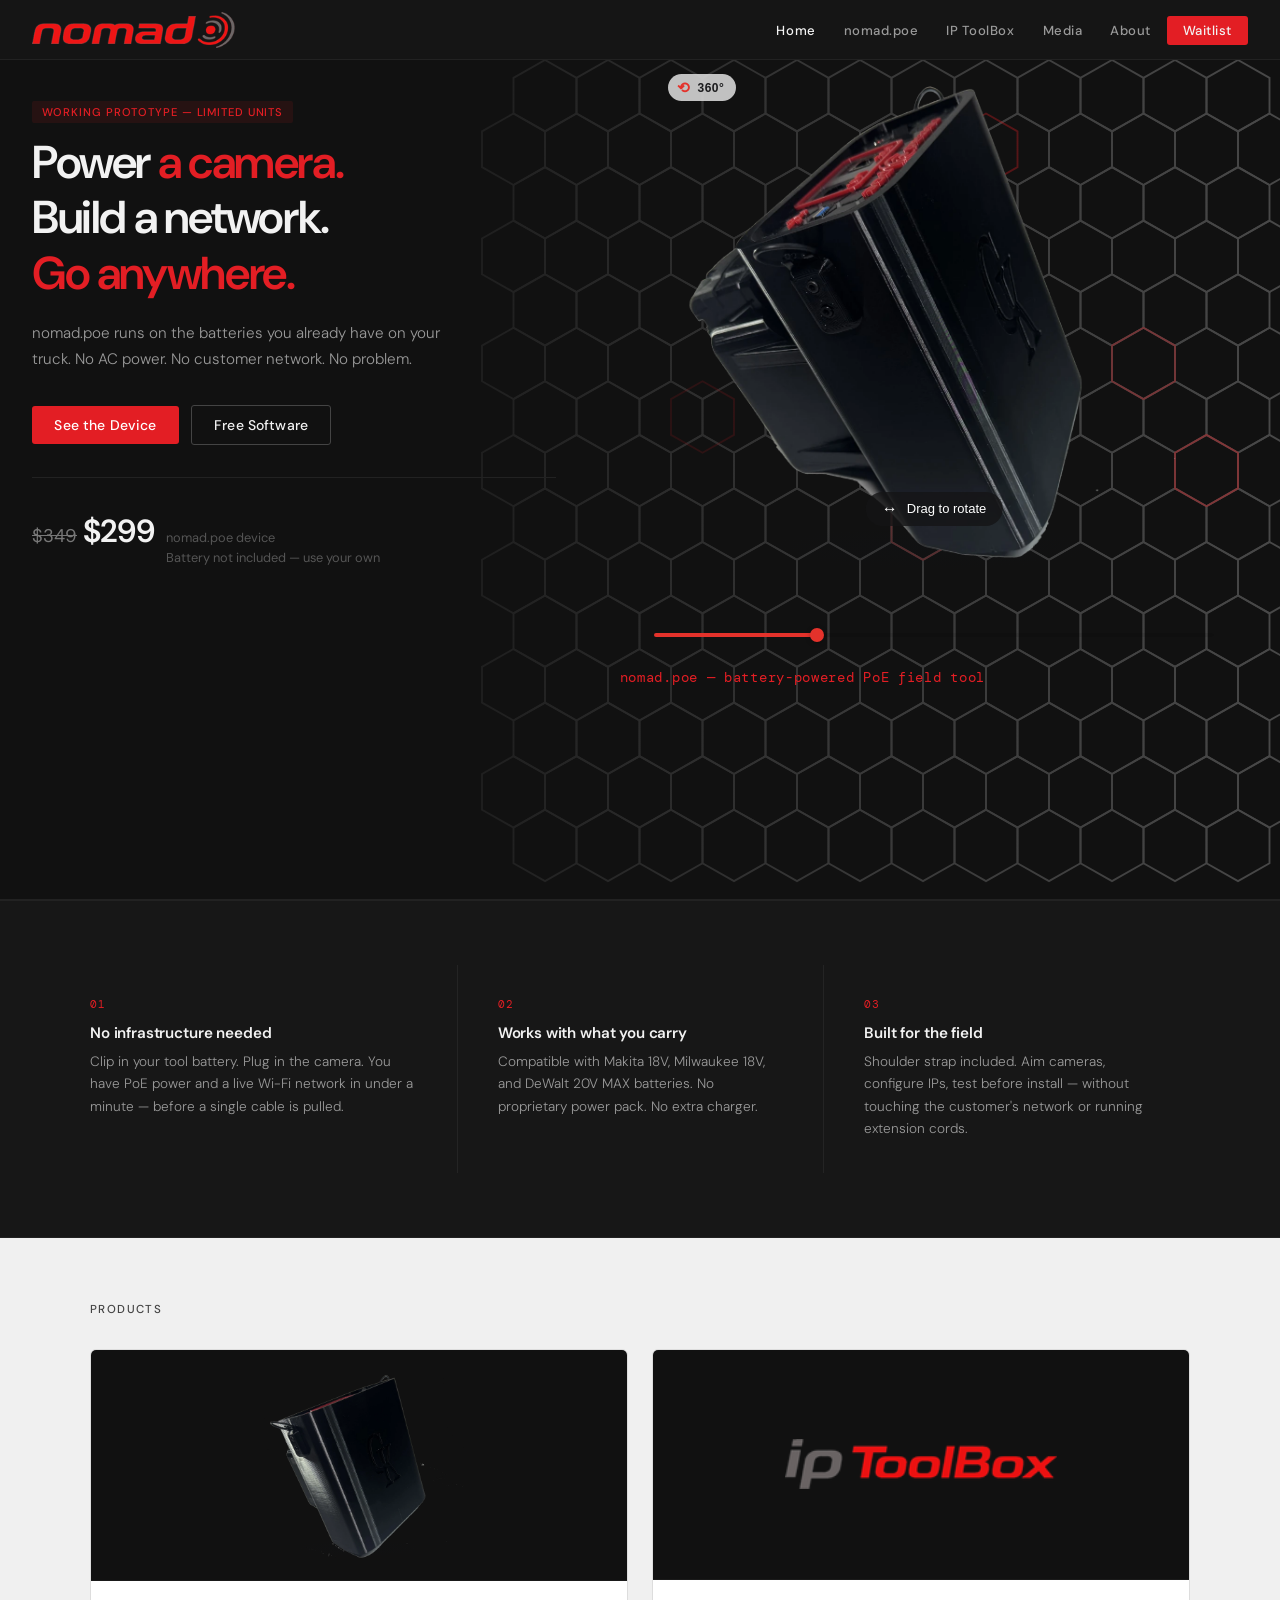
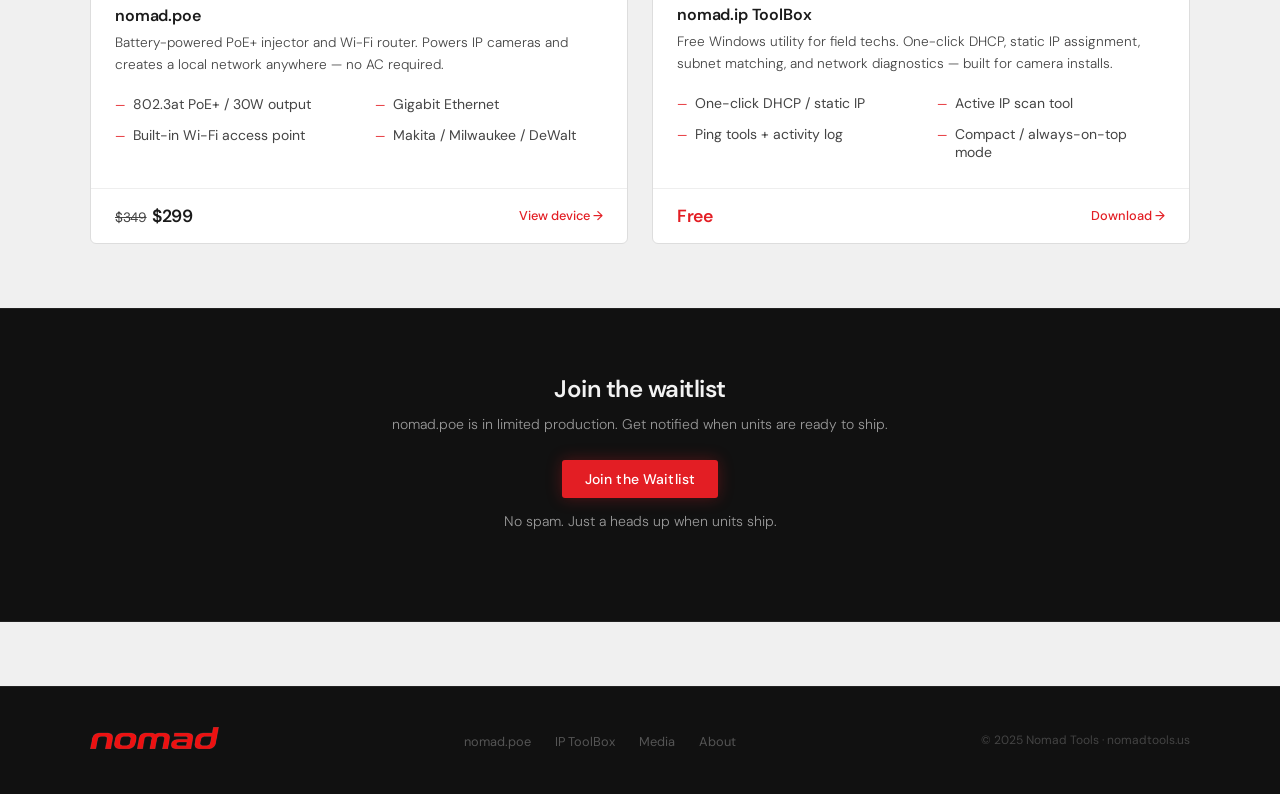
==== commit 168c82b8: "Fix hero grammar + add meta/Open Graph tags to all pages - index.html: "batteries you already have o" ====
--- a/index.html
+++ b/index.html
@@ -4,6 +4,20 @@
 <meta charset="UTF-8">
 <meta name="viewport" content="width=device-width, initial-scale=1.0">
 <title>Nomad Tools — Field Tools for Installers</title>
+<meta name="description" content="Battery-powered PoE and Wi-Fi for field techs. nomad.poe runs on the batteries already on your truck — power a camera, build a network, go anywhere. No AC power or customer network required." />
+<link rel="canonical" href="https://nomadtools.us/" />
+<meta property="og:type" content="website" />
+<meta property="og:site_name" content="Nomad Tools" />
+<meta property="og:url" content="https://nomadtools.us/" />
+<meta property="og:title" content="Nomad Tools — Field Tools for Installers" />
+<meta property="og:description" content="Battery-powered PoE and Wi-Fi that runs on the batteries already on your truck. Power a camera, build a network, go anywhere." />
+<meta property="og:image" content="https://nomadtools.us/og-image.png" />
+<meta property="og:image:width" content="1200" />
+<meta property="og:image:height" content="630" />
+<meta name="twitter:card" content="summary_large_image" />
+<meta name="twitter:title" content="Nomad Tools — Field Tools for Installers" />
+<meta name="twitter:description" content="Battery-powered PoE and Wi-Fi that runs on the batteries already on your truck. Power a camera, build a network, go anywhere." />
+<meta name="twitter:image" content="https://nomadtools.us/og-image.png" />
 <link rel="icon" type="image/x-icon" href="favicon.ico">
 <link rel="icon" type="image/png" sizes="32x32" href="favicon-32.png">
 <link rel="icon" type="image/png" sizes="16x16" href="favicon-16.png">
@@ -704,7 +718,7 @@
       <div class="hero-text">
         <span class="tag tag-red">Working Prototype — Limited Units</span>
         <h1>Power <span id="cycleArticle">a</span> <span class="cycle-word" id="cycleWord">camera.</span><br>Build a network.<br><span>Go anywhere.</span></h1>
-        <p>nomad.poe runs on the batteries you already on your truck. No AC power. No customer network. No problem.</p>
+        <p>nomad.poe runs on the batteries you already have on your truck. No AC power. No customer network. No problem.</p>
         <div class="hero-actions">
           <a href="nomad-poe.html" class="btn btn-red">See the Device</a>
           <a href="toolbox.html" class="btn btn-outline-white">Free Software</a>
